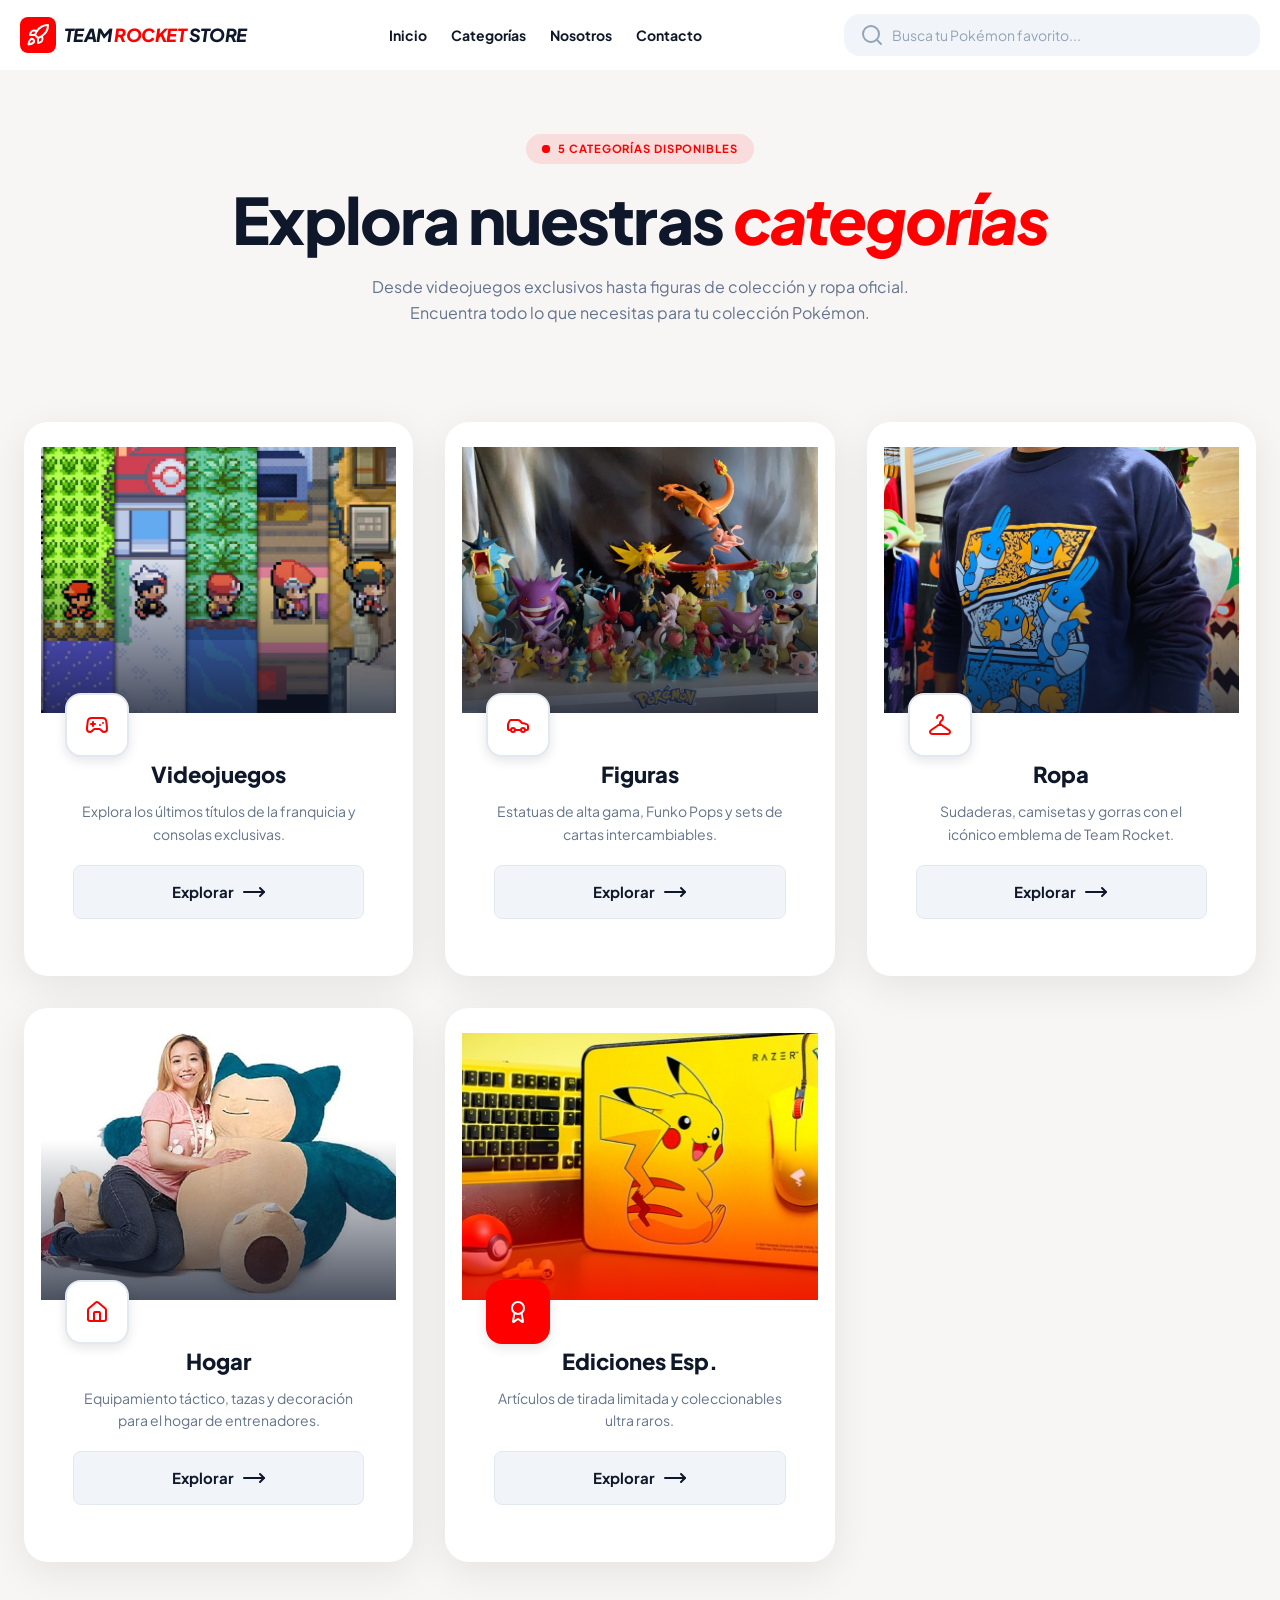
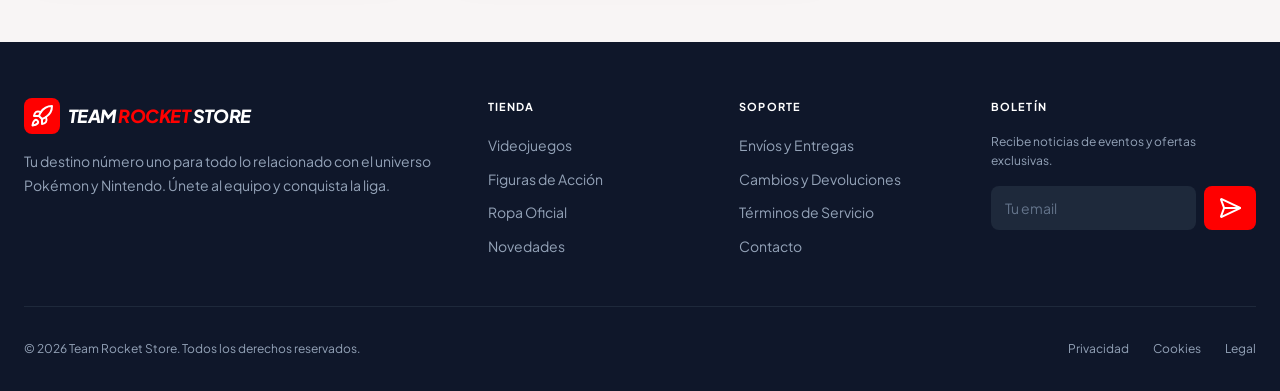
==== categorias.html @ 811cc287 "remove unused ids" ====
<!doctype html>
<html lang="es-PE">

<head>
    <meta charset="UTF-8">
    <meta name="viewport" content="width=device-width, initial-scale=1.0">
    <meta name="description"
        content="Team Rocket Store - Explora todas las categorías de productos Pokémon y Nintendo. Figuras, videojuegos, ropa y ediciones especiales.">
    <title>Categorías - Team Rocket Store</title>
    <link rel="preconnect" href="https://fonts.googleapis.com">
    <link rel="preconnect" href="https://fonts.gstatic.com" crossorigin>
    <link href="https://fonts.googleapis.com/css2?family=Plus+Jakarta+Sans:wght@400;500;600;700;800&display=swap"
        rel="stylesheet">
    <link rel="stylesheet" href="styles/main.css">
    <meta name="view-transition" content="same-origin">
</head>

<body>
    <header class="site-header">
        <div class="site-header__inner">
            <a href="/index.html" class="logo" aria-label="Team Rocket Store - Inicio">
                <div class="logo__icon" aria-hidden="true">
                    <img src="/images/rocket.svg" alt="Rocket">
                </div>
                <span class="logo__text">Team <span>Rocket</span> Store</span>
            </a>

            <nav class="site-nav" aria-label="Navegación principal">
                <ul class="site-nav__list">
                    <li><a href="/index.html" class="site-nav__link">Inicio</a></li>
                    <li><a href="/categorias.html" class="site-nav__link">Categorías</a></li>
                    <li><a href="/nosotros.html" class="site-nav__link">Nosotros</a></li>
                    <li><a href="/contacto.html" class="site-nav__link">Contacto</a></li>
                </ul>
            </nav>

            <div class="search" role="search">
                <div class="search__wrapper">
                    <img src="/images/search.svg" class="search__icon" alt="Search">
                    <label for="search-desktop" class="visually-hidden">Buscar productos</label>
                    <input id="search-desktop" class="search__input" type="search"
                        placeholder="Busca tu Pokémon favorito..." aria-label="Buscar productos de Pokémon y Nintendo">
                </div>
            </div>
        </div>

        <nav class="site-header__mobile-nav" aria-label="Navegación móvil">
            <ul class="mobile-nav">
                <li><a href="/index.html" class="mobile-nav__link">Inicio</a></li>
                <li><a href="/categorias.html" class="mobile-nav__link">Categorías</a></li>
                <li><a href="/nosotros.html" class="mobile-nav__link">Nosotros</a></li>
                <li><a href="/contacto.html" class="mobile-nav__link">Contacto</a></li>
            </ul>
        </nav>
    </header>

    <main>
        <section class="categories-hero" aria-labelledby="categories-title">
            <div class="categories-hero__inner">
                <div class="categories-hero__badge" role="note">
                    <span class="categories-hero__badge-dot" aria-hidden="true"></span>
                    5 Categorías Disponibles
                </div>
                <h1 id="categories-title" class="categories-hero__title">
                    Explora nuestras <span>categorías</span>
                </h1>
                <p class="categories-hero__description">
                    Desde videojuegos exclusivos hasta figuras de colección y ropa oficial.
                    Encuentra todo lo que necesitas para tu colección Pokémon.
                </p>
            </div>
        </section>

        <section class="categories-section" aria-labelledby="categories-grid-title">
            <div class="categories-section__inner">
                <h2 id="categories-grid-title" class="visually-hidden">Lista de categorías</h2>

                <div class="category-cards">
                    <article class="category-card category-card--image" id="videojuegos">
                        <div class="category-card__image-wrapper">
                            <img src="/images/pokemon-games.jpeg" alt="Videojuegos de Pokémon"
                                class="category-card__image">
                            <div class="category-card__overlay"></div>
                        </div>
                        <div class="category-card__content">
                            <div class="category-card__icon-wrapper">
                                <svg xmlns="http://www.w3.org/2000/svg" width="24" height="24" viewBox="0 0 24 24"
                                    fill="none" stroke="currentColor" stroke-width="2" stroke-linecap="round"
                                    stroke-linejoin="round">
                                    <line x1="6" x2="10" y1="11" y2="11" />
                                    <line x1="8" x2="8" y1="9" y2="13" />
                                    <line x1="15" x2="15.01" y1="12" y2="12" />
                                    <line x1="18" x2="18.01" y1="10" y2="10" />
                                    <path
                                        d="M17.32 5H6.68a4 4 0 0 0-3.978 3.59c-.006.052-.01.101-.017.152C2.604 9.416 2 14.456 2 16a3 3 0 0 0 3 3c1 0 1.5-.5 2-1l1.414-1.414A2 2 0 0 1 9.828 16h4.344a2 2 0 0 1 1.414.586L17 18c.5.5 1 1 2 1a3 3 0 0 0 3-3c0-1.545-.604-6.584-.685-7.258-.007-.05-.011-.1-.017-.151A4 4 0 0 0 17.32 5z" />
                                </svg>
                            </div>
                            <h3 class="category-card__title">Videojuegos</h3>
                            <p class="category-card__description">Explora los últimos títulos de la franquicia y
                                consolas exclusivas.</p>
                            <a href="#" class="category-card__btn" aria-label="Explorar Videojuegos">
                                Explorar
                                <svg xmlns="http://www.w3.org/2000/svg" width="24" height="24" viewBox="0 0 24 24"
                                    fill="none" stroke="currentColor" stroke-width="2" stroke-linecap="round"
                                    stroke-linejoin="round">
                                    <path d="M18 8L22 12L18 16" />
                                    <path d="M2 12H22" />
                                </svg>
                            </a>
                        </div>
                    </article>

                    <article class="category-card category-card--image" id="figuras">
                        <div class="category-card__image-wrapper">
                            <img src="/images/pokemon-figuras.jpg" alt="Figuras de acción de colección"
                                class="category-card__image">
                            <div class="category-card__overlay"></div>
                        </div>
                        <div class="category-card__content">
                            <div class="category-card__icon-wrapper">
                                <svg xmlns="http://www.w3.org/2000/svg" width="24" height="24" viewBox="0 0 24 24"
                                    fill="none" stroke="currentColor" stroke-width="2" stroke-linecap="round"
                                    stroke-linejoin="round">
                                    <path
                                        d="M19 17h2c.6 0 1-.4 1-1v-3c0-.9-.7-1.7-1.5-1.9C18.7 10.6 16 10 16 10s-1.3-1.4-2.2-2.3c-.5-.4-1.1-.7-1.8-.7H5c-.6 0-1.1.4-1.4.9l-1.4 2.9A3.7 3.7 0 0 0 2 12v4c0 .6.4 1 1 1h2" />
                                    <circle cx="7" cy="17" r="2" />
                                    <path d="M9 17h6" />
                                    <circle cx="17" cy="17" r="2" />
                                </svg>
                            </div>
                            <h3 class="category-card__title">Figuras</h3>
                            <p class="category-card__description">Estatuas de alta gama, Funko Pops y sets de cartas
                                intercambiables.</p>
                            <a href="#" class="category-card__btn" aria-label="Explorar Figuras">
                                Explorar
                                <svg xmlns="http://www.w3.org/2000/svg" width="24" height="24" viewBox="0 0 24 24"
                                    fill="none" stroke="currentColor" stroke-width="2" stroke-linecap="round"
                                    stroke-linejoin="round">
                                    <path d="M18 8L22 12L18 16" />
                                    <path d="M2 12H22" />
                                </svg>
                            </a>
                        </div>
                    </article>

                    <article class="category-card category-card--image" id="ropa">
                        <div class="category-card__image-wrapper">
                            <img src="/images/ropa-pokemon.jpg" alt="Ropa urbana de estilo anime"
                                class="category-card__image">
                            <div class="category-card__overlay"></div>
                        </div>
                        <div class="category-card__content">
                            <div class="category-card__icon-wrapper">
                                <svg xmlns="http://www.w3.org/2000/svg" width="24" height="24" viewBox="0 0 24 24"
                                    fill="none" stroke="currentColor" stroke-width="2" stroke-linecap="round"
                                    stroke-linejoin="round">
                                    <path d="M9 5a3 3 0 1 1 5.1 2.1l-1.5 1.5A2 2 0 0 0 12 10v1" />
                                    <path d="M4 21a2 2 0 0 1-1.1-3.7L12 11l9.2 6.4A2 2 0 0 1 20 21Z" />
                                </svg>
                            </div>
                            <h3 class="category-card__title">Ropa</h3>
                            <p class="category-card__description">Sudaderas, camisetas y gorras con el icónico emblema
                                de Team Rocket.</p>
                            <a href="#" class="category-card__btn" aria-label="Explorar Ropa">
                                Explorar
                                <svg xmlns="http://www.w3.org/2000/svg" width="24" height="24" viewBox="0 0 24 24"
                                    fill="none" stroke="currentColor" stroke-width="2" stroke-linecap="round"
                                    stroke-linejoin="round">
                                    <path d="M18 8L22 12L18 16" />
                                    <path d="M2 12H22" />
                                </svg>
                            </a>
                        </div>
                    </article>

                    <article class="category-card category-card--image" id="hogar">
                        <div class="category-card__image-wrapper">
                            <img src="/images/sofa-snorlax.jpg" alt="Mochilas tácticas y decoración del hogar"
                                class="category-card__image">
                            <div class="category-card__overlay"></div>
                        </div>
                        <div class="category-card__content">
                            <div class="category-card__icon-wrapper">
                                <svg xmlns="http://www.w3.org/2000/svg" width="24" height="24" viewBox="0 0 24 24"
                                    fill="none" stroke="currentColor" stroke-width="2" stroke-linecap="round"
                                    stroke-linejoin="round">
                                    <path d="M15 21v-8a1 1 0 0 0-1-1h-4a1 1 0 0 0-1 1v8" />
                                    <path
                                        d="M3 10a2 2 0 0 1 .709-1.528l7-6a2 2 0 0 1 2.582 0l7 6A2 2 0 0 1 21 10v9a2 2 0 0 1-2 2H5a2 2 0 0 1-2-2z" />
                                </svg>
                            </div>
                            <h3 class="category-card__title">Hogar</h3>
                            <p class="category-card__description">Equipamiento táctico, tazas y decoración para el hogar
                                de entrenadores.</p>
                            <a href="#" class="category-card__btn" aria-label="Explorar Hogar">
                                Explorar
                                <svg xmlns="http://www.w3.org/2000/svg" width="24" height="24" viewBox="0 0 24 24"
                                    fill="none" stroke="currentColor" stroke-width="2" stroke-linecap="round"
                                    stroke-linejoin="round">
                                    <path d="M18 8L22 12L18 16" />
                                    <path d="M2 12H22" />
                                </svg>
                            </a>
                        </div>
                    </article>

                    <article class="category-card category-card--image" id="ediciones-especiales">
                        <div class="category-card__image-wrapper">
                            <img src="/images/razer_pokemon_edicion_especial.jpg" alt="Ediciones limitadas exclusivas"
                                class="category-card__image">
                            <div class="category-card__overlay category-card__overlay--primary"></div>
                            <span class="category-card__badge">Rareza Máxima</span>
                        </div>
                        <div class="category-card__content">
                            <div class="category-card__icon-wrapper category-card__icon-wrapper--primary">
                                <svg xmlns="http://www.w3.org/2000/svg" width="24" height="24" viewBox="0 0 24 24"
                                    fill="none" stroke="currentColor" stroke-width="2" stroke-linecap="round"
                                    stroke-linejoin="round">
                                    <path
                                        d="m15.477 12.89 1.515 8.526a.5.5 0 0 1-.81.47l-3.58-2.687a1 1 0 0 0-1.197 0l-3.586 2.686a.5.5 0 0 1-.81-.469l1.514-8.526" />
                                    <circle cx="12" cy="8" r="6" />
                                </svg>
                            </div>
                            <h3 class="category-card__title">Ediciones Esp.</h3>
                            <p class="category-card__description">Artículos de tirada limitada y coleccionables ultra
                                raros.</p>
                            <a href="#" class="category-card__btn" aria-label="Explorar Hogar">
                                Explorar
                                <svg xmlns="http://www.w3.org/2000/svg" width="24" height="24" viewBox="0 0 24 24"
                                    fill="none" stroke="currentColor" stroke-width="2" stroke-linecap="round"
                                    stroke-linejoin="round">
                                    <path d="M18 8L22 12L18 16" />
                                    <path d="M2 12H22" />
                                </svg>
                            </a>
                        </div>
                    </article>
                </div>
            </div>
        </section>
    </main>

    <footer class="site-footer">
        <div class="site-footer__grid">
            <div class="site-footer__brand">
                <a href="/index.html" class="logo" aria-label="Team Rocket Store">
                    <div class="logo__icon" aria-hidden="true">
                        <img src="/images/rocket.svg" alt="Rocket">
                    </div>
                    <span class="logo__text">Team <span>Rocket</span> Store</span>
                </a>
                <p class="site-footer__brand-description">
                    Tu destino número uno para todo lo relacionado con el universo
                    Pokémon y Nintendo. Únete al equipo y conquista la liga.
                </p>
            </div>

            <nav aria-label="Links de la tienda">
                <h3 class="site-footer__heading">Tienda</h3>
                <ul class="site-footer__links">
                    <li><a href="/categorias.html#videojuegos" class="site-footer__link">Videojuegos</a></li>
                    <li><a href="/categorias.html#figuras" class="site-footer__link">Figuras de Acción</a></li>
                    <li><a href="/categorias.html#ropa" class="site-footer__link">Ropa Oficial</a></li>
                    <li><a href="/categorias.html#ediciones-especiales" class="site-footer__link">Novedades</a></li>
                </ul>
            </nav>

            <nav aria-label="Links de soporte">
                <h3 class="site-footer__heading">Soporte</h3>
                <ul class="site-footer__links">
                    <li><a href="#" class="site-footer__link">Envíos y Entregas</a></li>
                    <li>
                        <a href="#" class="site-footer__link">Cambios y Devoluciones</a>
                    </li>
                    <li>
                        <a href="#" class="site-footer__link">Términos de Servicio</a>
                    </li>
                    <li><a href="/contacto.html" class="site-footer__link">Contacto</a></li>
                </ul>
            </nav>

            <div>
                <h3 class="site-footer__heading">Boletín</h3>
                <p class="site-footer__newsletter-text">
                    Recibe noticias de eventos y ofertas exclusivas.
                </p>
                <form class="site-footer__newsletter-form" aria-label="Formulario de suscripción al boletín">
                    <label for="newsletter-email" class="visually-hidden">Tu correo electrónico</label>
                    <input id="newsletter-email" class="site-footer__newsletter-input" type="email"
                        placeholder="Tu email" required>
                    <button class="site-footer__newsletter-btn" type="submit" aria-label="Suscribirse al boletín">
                        <svg xmlns="http://www.w3.org/2000/svg" width="24" height="24" viewBox="0 0 24 24" fill="none"
                            stroke="currentColor" stroke-width="2" stroke-linecap="round" stroke-linejoin="round">
                            <path
                                d="M3.714 3.048a.498.498 0 0 0-.683.627l2.843 7.627a2 2 0 0 1 0 1.396l-2.842 7.627a.498.498 0 0 0 .682.627l18-8.5a.5.5 0 0 0 0-.904z" />
                            <path d="M6 12h16" />
                        </svg>
                    </button>
                </form>
            </div>
        </div>

        <div class="site-footer__bottom">
            <p>© 2026 Team Rocket Store. Todos los derechos reservados.</p>
            <nav class="site-footer__legal" aria-label="Links legales">
                <a href="#">Privacidad</a>
                <a href="#">Cookies</a>
                <a href="#">Legal</a>
            </nav>
        </div>
    </footer>
</body>

</html>
---- styles/main.css ----
/* BASE */
@import "./base/reset.css";
@import "./base/base.css";
@import "./base/animations.css";
@import "./base/helpers.css";
@import "./base/transitions.css";

/* LAYOUT */
@import "./layout/header.css";
@import "./layout/nav.css";
@import "./layout/search.css";
@import "./layout/footer.css";
@import "./layout/bottom-nav.css";

/* COMPONENTS */
@import "./components/hero.css";
@import "./components/buttons.css";
@import "./components/benefits.css";
@import "./components/section.css";
@import "./components/product-card.css";
@import "./components/category-card.css";
@import "./components/cta.css";
@import "./components/fab.css";
@import "./components/badge.css";

/* PAGES */
@import "./pages/categorias.css";
@import "./pages/nosotros.css";
@import "./pages/contacto.css";
@import "./pages/producto.css";

/* UTILITIES */
@import "./utilities/responsive.css";
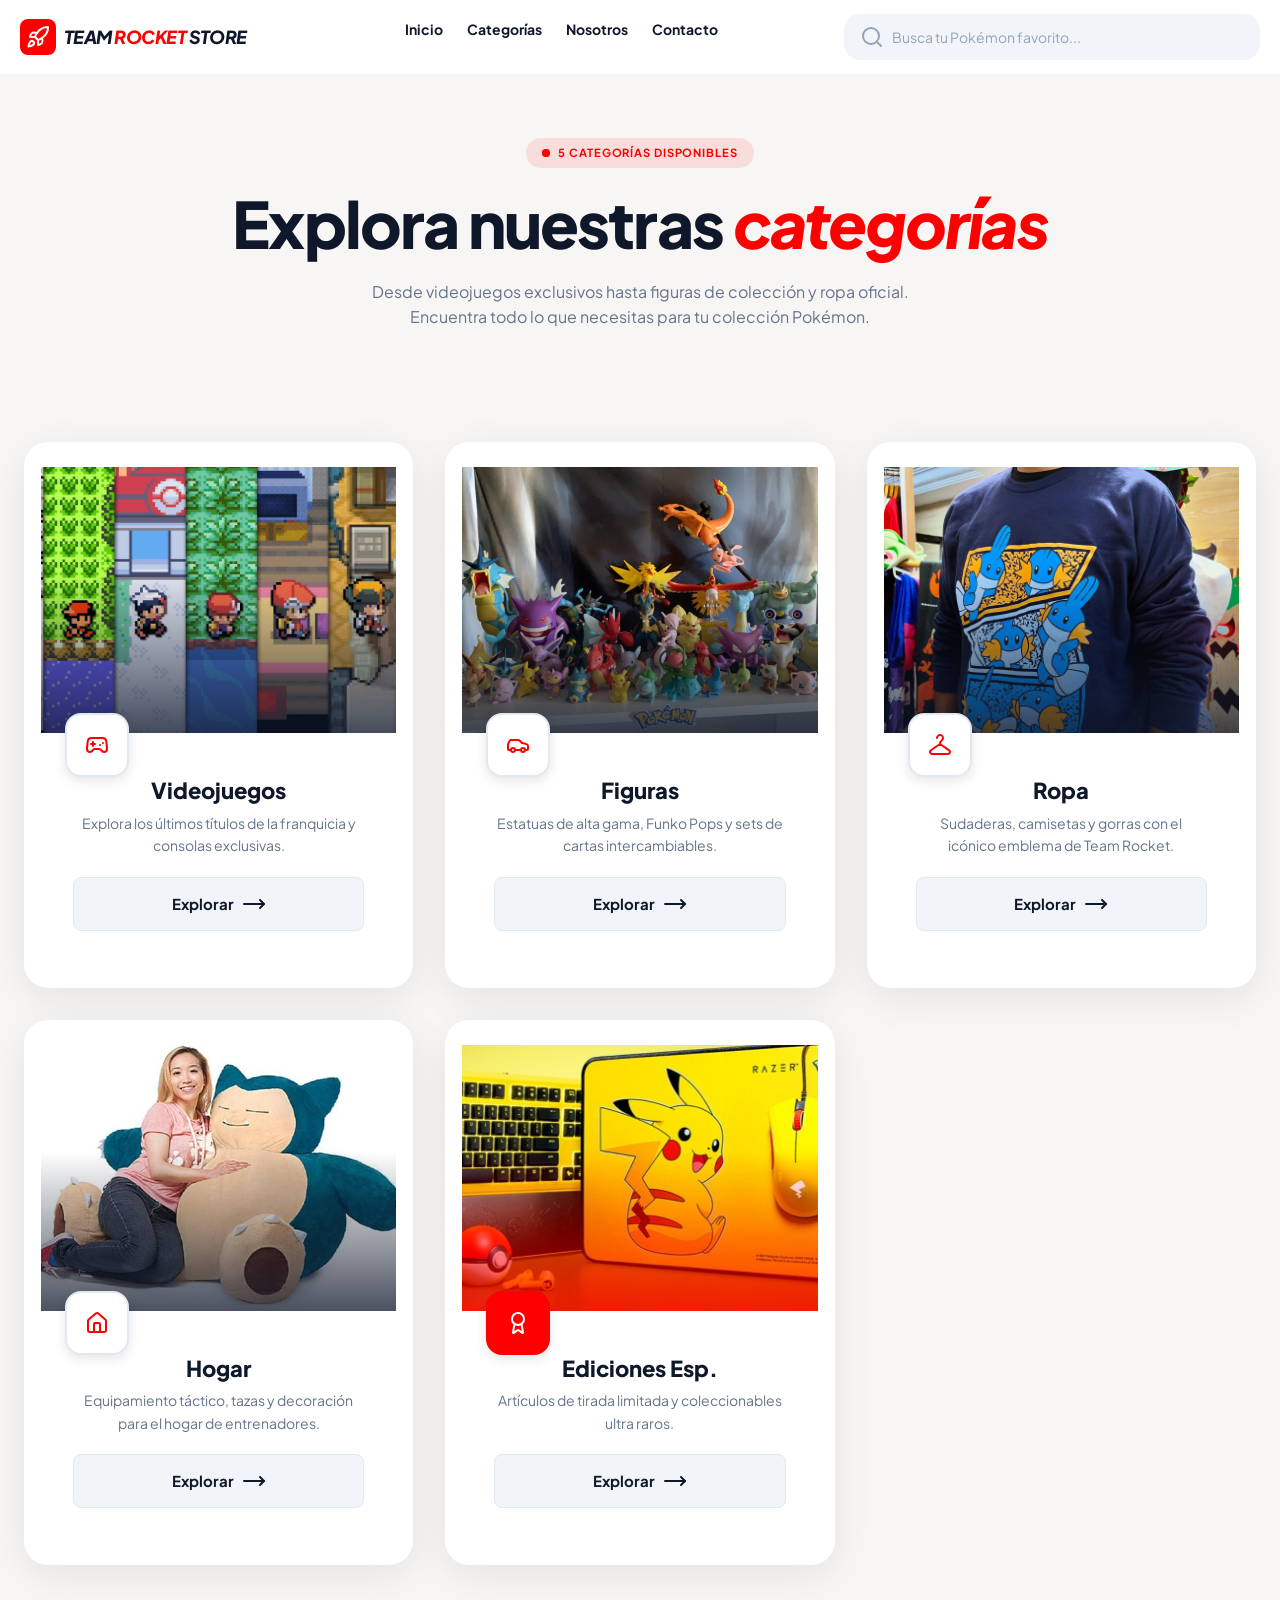
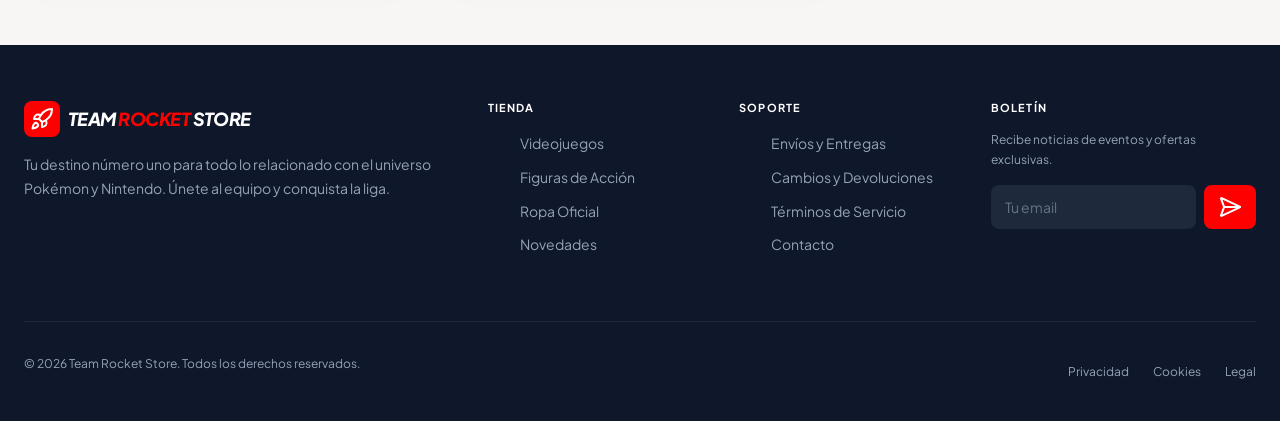
==== commit 52b417f7: "adding bootstrap cdn imports" ====
--- a/categorias.html
+++ b/categorias.html
@@ -11,6 +11,8 @@
     <link rel="preconnect" href="https://fonts.gstatic.com" crossorigin>
     <link href="https://fonts.googleapis.com/css2?family=Plus+Jakarta+Sans:wght@400;500;600;700;800&display=swap"
         rel="stylesheet">
+    <link href="https://cdn.jsdelivr.net/npm/bootstrap@5.3.8/dist/css/bootstrap.min.css" rel="stylesheet"
+        integrity="sha384-sRIl4kxILFvY47J16cr9ZwB07vP4J8+LH7qKQnuqkuIAvNWLzeN8tE5YBujZqJLB" crossorigin="anonymous">
     <link rel="stylesheet" href="styles/main.css">
     <meta name="view-transition" content="same-origin">
 </head>
@@ -309,6 +311,9 @@
             </nav>
         </div>
     </footer>
+    <script src="https://cdn.jsdelivr.net/npm/bootstrap@5.3.8/dist/js/bootstrap.bundle.min.js"
+        integrity="sha384-FKyoEForCGlyvwx9Hj09JcYn3nv7wiPVlz7YYwJrWVcXK/BmnVDxM+D2scQbITxI"
+        crossorigin="anonymous"></script>
 </body>
 
 </html>
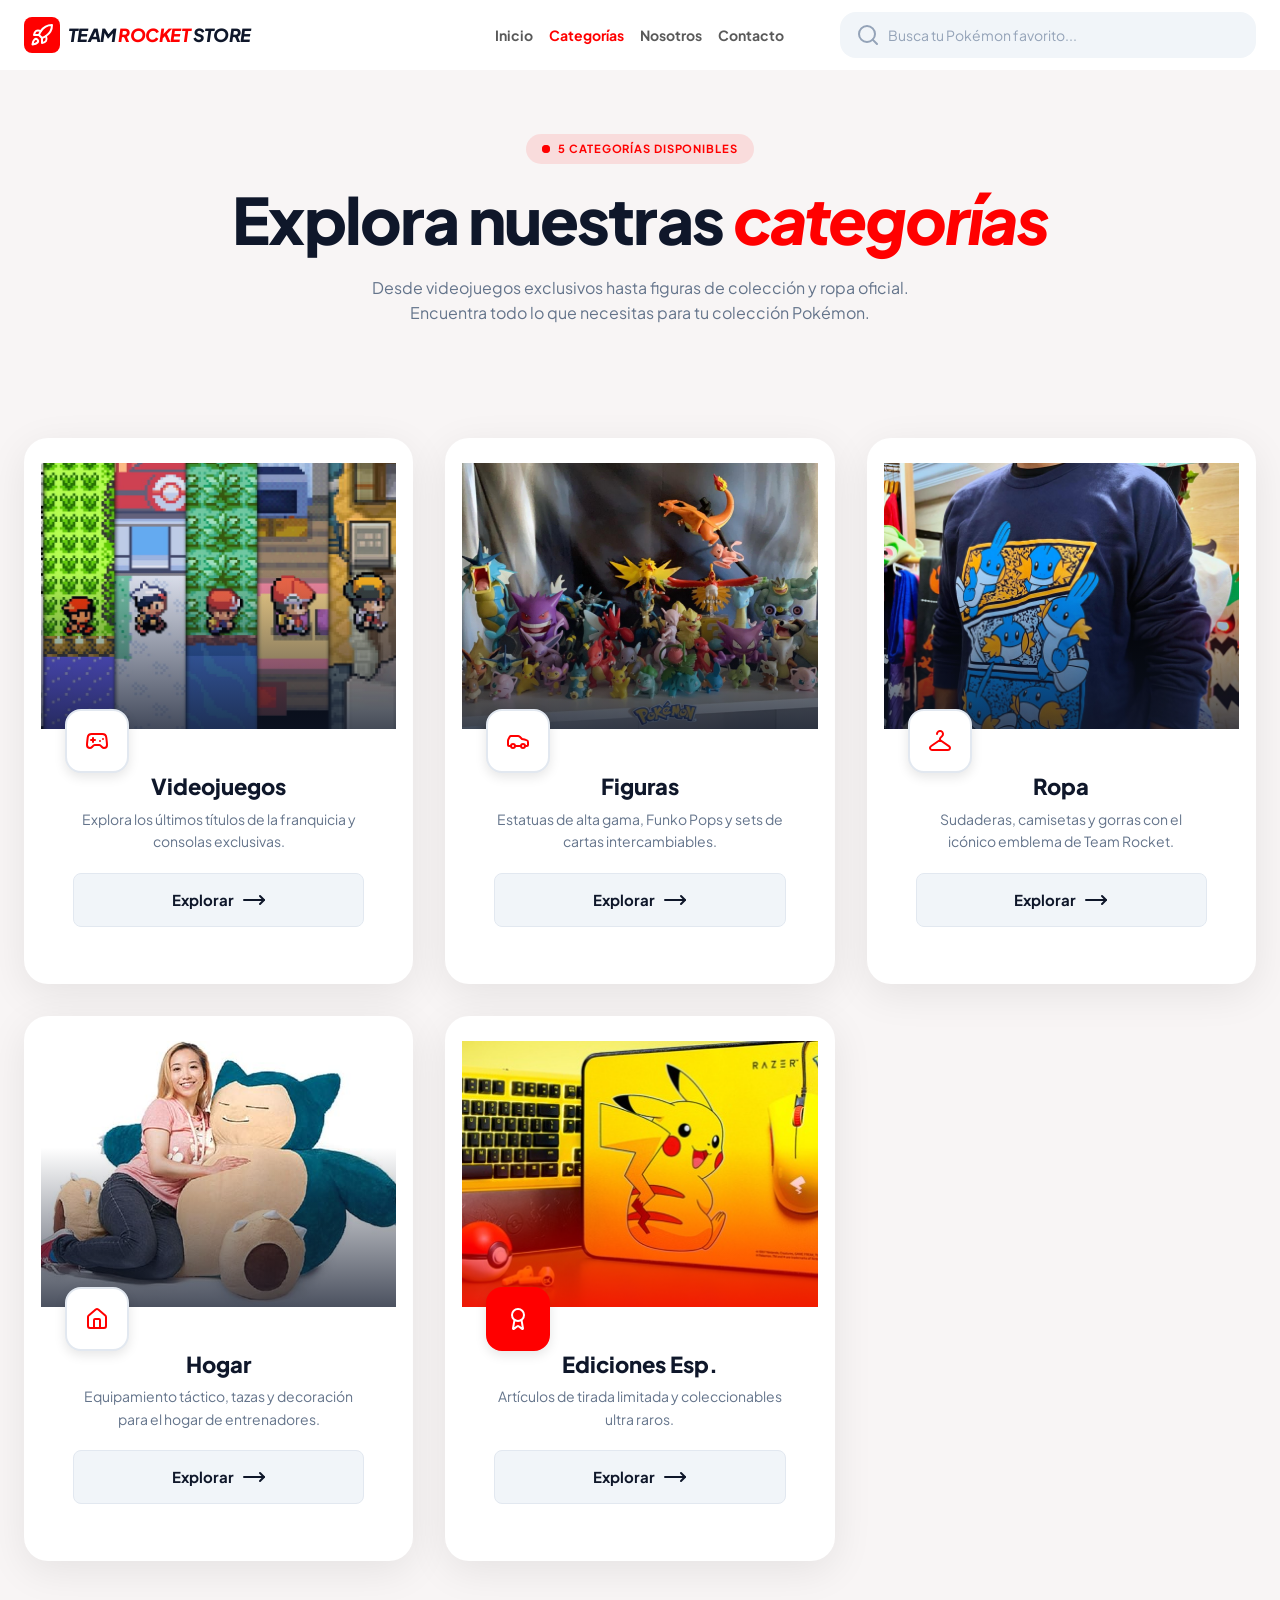
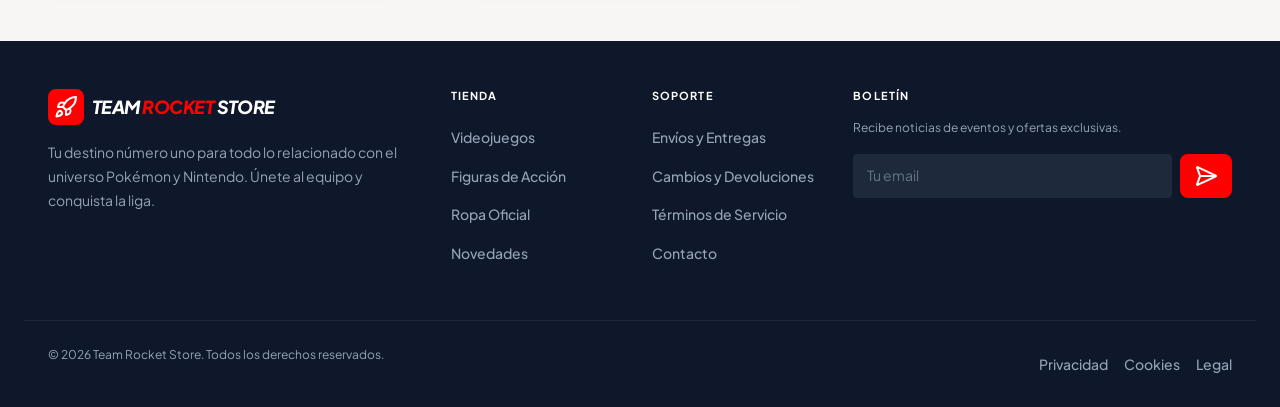
==== commit dc64b436: "update header and footer with bootstrap" ====
--- a/categorias.html
+++ b/categorias.html
@@ -18,41 +18,45 @@
 </head>
 
 <body>
-    <header class="site-header">
-        <div class="site-header__inner">
-            <a href="/index.html" class="logo" aria-label="Team Rocket Store - Inicio">
-                <div class="logo__icon" aria-hidden="true">
-                    <img src="/images/rocket.svg" alt="Rocket">
-                </div>
-                <span class="logo__text">Team <span>Rocket</span> Store</span>
-            </a>
-
-            <nav class="site-nav" aria-label="Navegación principal">
-                <ul class="site-nav__list">
-                    <li><a href="/index.html" class="site-nav__link">Inicio</a></li>
-                    <li><a href="/categorias.html" class="site-nav__link">Categorías</a></li>
-                    <li><a href="/nosotros.html" class="site-nav__link">Nosotros</a></li>
-                    <li><a href="/contacto.html" class="site-nav__link">Contacto</a></li>
-                </ul>
-            </nav>
-
-            <div class="search" role="search">
-                <div class="search__wrapper">
-                    <img src="/images/search.svg" class="search__icon" alt="Search">
-                    <label for="search-desktop" class="visually-hidden">Buscar productos</label>
-                    <input id="search-desktop" class="search__input" type="search"
-                        placeholder="Busca tu Pokémon favorito..." aria-label="Buscar productos de Pokémon y Nintendo">
-                </div>
-            </div>
-        </div>
-
-        <nav class="site-header__mobile-nav" aria-label="Navegación móvil">
-            <ul class="mobile-nav">
-                <li><a href="/index.html" class="mobile-nav__link">Inicio</a></li>
-                <li><a href="/categorias.html" class="mobile-nav__link">Categorías</a></li>
-                <li><a href="/nosotros.html" class="mobile-nav__link">Nosotros</a></li>
-                <li><a href="/contacto.html" class="mobile-nav__link">Contacto</a></li>
-            </ul>
+    <header class="site-header sticky-top py-1">
+        <nav class="navbar navbar-expand-lg">
+            <div class="container">
+                <a href="/index.html" class="navbar-brand logo" aria-label="Team Rocket Store - Inicio">
+                    <div class="logo__icon" aria-hidden="true">
+                        <img src="/images/rocket.svg" alt="Rocket">
+                    </div>
+                    <span class="logo__text">Team <span>Rocket</span> Store</span>
+                </a>
+                <button class="navbar-toggler" type="button" data-bs-toggle="collapse" data-bs-target="#navbarContent"
+                    aria-controls="navbarContent" aria-expanded="false" aria-label="Toggle navigation">
+                    <span class="navbar-toggler-icon"></span>
+                </button>
+                <div class="collapse navbar-collapse" id="navbarContent">
+                    <ul class="navbar-nav ms-lg-auto me-lg-5 text-center text-lg-start">
+                        <li class="nav-item">
+                            <a class="nav-link" href="/index.html">Inicio</a>
+                        </li>
+                        <li class="nav-item">
+                            <a class="nav-link active" aria-current="page" href="/categorias.html">Categorías</a>
+                        </li>
+                        <li class="nav-item">
+                            <a class="nav-link" href="/nosotros.html">Nosotros</a>
+                        </li>
+                        <li class="nav-item">
+                            <a class="nav-link" href="/contacto.html">Contacto</a>
+                        </li>
+                    </ul>
+                    <form class="search" role="search">
+                        <div class="search__wrapper">
+                            <img src="/images/search.svg" class="search__icon" alt="Search">
+                            <label for="search-desktop" class="visually-hidden">Buscar productos</label>
+                            <input id="search-desktop" class="search__input" type="search"
+                                placeholder="Busca tu Pokémon favorito..."
+                                aria-label="Buscar productos de Pokémon y Nintendo">
+                        </div>
+                    </form>
+                </div>
+            </div>
         </nav>
     </header>
 
@@ -242,73 +246,109 @@
         </section>
     </main>
 
-    <footer class="site-footer">
-        <div class="site-footer__grid">
-            <div class="site-footer__brand">
-                <a href="/index.html" class="logo" aria-label="Team Rocket Store">
-                    <div class="logo__icon" aria-hidden="true">
-                        <img src="/images/rocket.svg" alt="Rocket">
-                    </div>
-                    <span class="logo__text">Team <span>Rocket</span> Store</span>
-                </a>
-                <p class="site-footer__brand-description">
-                    Tu destino número uno para todo lo relacionado con el universo
-                    Pokémon y Nintendo. Únete al equipo y conquista la liga.
-                </p>
-            </div>
-
-            <nav aria-label="Links de la tienda">
-                <h3 class="site-footer__heading">Tienda</h3>
-                <ul class="site-footer__links">
-                    <li><a href="/categorias.html#videojuegos" class="site-footer__link">Videojuegos</a></li>
-                    <li><a href="/categorias.html#figuras" class="site-footer__link">Figuras de Acción</a></li>
-                    <li><a href="/categorias.html#ropa" class="site-footer__link">Ropa Oficial</a></li>
-                    <li><a href="/categorias.html#ediciones-especiales" class="site-footer__link">Novedades</a></li>
-                </ul>
-            </nav>
-
-            <nav aria-label="Links de soporte">
-                <h3 class="site-footer__heading">Soporte</h3>
-                <ul class="site-footer__links">
-                    <li><a href="#" class="site-footer__link">Envíos y Entregas</a></li>
-                    <li>
-                        <a href="#" class="site-footer__link">Cambios y Devoluciones</a>
-                    </li>
-                    <li>
-                        <a href="#" class="site-footer__link">Términos de Servicio</a>
-                    </li>
-                    <li><a href="/contacto.html" class="site-footer__link">Contacto</a></li>
-                </ul>
-            </nav>
-
-            <div>
-                <h3 class="site-footer__heading">Boletín</h3>
-                <p class="site-footer__newsletter-text">
-                    Recibe noticias de eventos y ofertas exclusivas.
-                </p>
-                <form class="site-footer__newsletter-form" aria-label="Formulario de suscripción al boletín">
-                    <label for="newsletter-email" class="visually-hidden">Tu correo electrónico</label>
-                    <input id="newsletter-email" class="site-footer__newsletter-input" type="email"
-                        placeholder="Tu email" required>
-                    <button class="site-footer__newsletter-btn" type="submit" aria-label="Suscribirse al boletín">
-                        <svg xmlns="http://www.w3.org/2000/svg" width="24" height="24" viewBox="0 0 24 24" fill="none"
-                            stroke="currentColor" stroke-width="2" stroke-linecap="round" stroke-linejoin="round">
-                            <path
-                                d="M3.714 3.048a.498.498 0 0 0-.683.627l2.843 7.627a2 2 0 0 1 0 1.396l-2.842 7.627a.498.498 0 0 0 .682.627l18-8.5a.5.5 0 0 0 0-.904z" />
-                            <path d="M6 12h16" />
-                        </svg>
-                    </button>
-                </form>
+    <footer class="site-footer pt-5 px-4 pb-4">
+        <div class="container">
+            <div class="row">
+                <div class="col-12 col-md-6 col-lg-4">
+                    <a href="/index.html" class="logo" aria-label="Team Rocket Store">
+                        <div class="logo__icon" aria-hidden="true">
+                            <img src="/images/rocket.svg" alt="Rocket">
+                        </div>
+                        <span class="logo__text text-white">Team <span>Rocket</span> Store</span>
+                    </a>
+                    <p class="site-footer__brand-description mt-3">
+                        Tu destino número uno para todo lo relacionado con el universo
+                        Pokémon y Nintendo. Únete al equipo y conquista la liga.
+                    </p>
+                </div>
+                <div class="col-12 col-md-6 col-lg-2">
+                    <nav aria-label="Links de la tienda">
+                        <h3 class="site-footer__heading text-uppercase text-white mb-3">Tienda</h3>
+                        <ul class="nav flex-column">
+                            <li class="nav-item">
+                                <a href="/categorias.html#videojuegos" class="nav-link">
+                                    Videojuegos
+                                </a>
+                            </li>
+                            <li class="nav-item">
+                                <a href="/categorias.html#figuras" class="nav-link">
+                                    Figuras de Acción
+                                </a>
+                            </li>
+                            <li class="nav-item">
+                                <a href="/categorias.html#ropa" class="nav-link">
+                                    Ropa Oficial
+                                </a>
+                            </li>
+                            <li class="nav-item">
+                                <a href="/categorias.html#ediciones-especiales" class="nav-link">
+                                    Novedades
+                                </a>
+                            </li>
+                        </ul>
+                    </nav>
+                </div>
+                <div class="col-12 col-md-6 col-lg-2">
+                    <nav aria-label="Links de soporte">
+                        <h3 class="site-footer__heading text-uppercase text-white mb-3">Soporte</h3>
+                        <ul class="nav flex-column">
+                            <li class="nav-item">
+                                <a href="#" class="nav-link">Envíos y Entregas</a>
+                            </li>
+                            <li class="nav-item">
+                                <a href="#" class="nav-link">Cambios y Devoluciones</a>
+                            </li>
+                            <li class="nav-item">
+                                <a href="#" class="nav-link">Términos de Servicio</a>
+                            </li>
+                            <li class="nav-item">
+                                <a href="/contacto.html" class="nav-link">Contacto</a>
+                            </li>
+                        </ul>
+                    </nav>
+                </div>
+                <div class="col-12 col-md-6 col-lg-4">
+                    <h3 class="site-footer__heading text-uppercase text-white mb-3">Boletín</h3>
+                    <p class="site-footer__newsletter-text mb-3">
+                        Recibe noticias de eventos y ofertas exclusivas.
+                    </p>
+                    <form class="d-flex gap-2" aria-label="Formulario de suscripción al boletín">
+                        <label for="newsletter-email" class="visually-hidden">Tu correo electrónico</label>
+                        <input id="newsletter-email" class="site-footer__newsletter-input border-0 rounded-1"
+                            type="email" placeholder="Tu email" required>
+                        <button class="site-footer__newsletter-btn" type="submit" aria-label="Suscribirse al boletín">
+                            <svg xmlns="http://www.w3.org/2000/svg" width="24" height="24" viewBox="0 0 24 24"
+                                fill="none" stroke="currentColor" stroke-width="2" stroke-linecap="round"
+                                stroke-linejoin="round">
+                                <path
+                                    d="M3.714 3.048a.498.498 0 0 0-.683.627l2.843 7.627a2 2 0 0 1 0 1.396l-2.842 7.627a.498.498 0 0 0 .682.627l18-8.5a.5.5 0 0 0 0-.904z" />
+                                <path d="M6 12h16" />
+                            </svg>
+                        </button>
+                    </form>
+                </div>
             </div>
         </div>
 
-        <div class="site-footer__bottom">
-            <p>© 2026 Team Rocket Store. Todos los derechos reservados.</p>
-            <nav class="site-footer__legal" aria-label="Links legales">
-                <a href="#">Privacidad</a>
-                <a href="#">Cookies</a>
-                <a href="#">Legal</a>
-            </nav>
+        <div class="container site-footer__bottom mt-5 pt-4">
+            <div class="row">
+                <div class="col-12 col-md-6 col-lg-6">
+                    <p>© 2026 Team Rocket Store. Todos los derechos reservados.</p>
+                </div>
+                <div class="col-12 col-md-6 col-lg-6">
+                    <ul class="nav gap-3 justify-content-center justify-content-md-end" aria-label="Links legales">
+                        <li class="nav-item">
+                            <a class="nav-link" href="#">Privacidad</a>
+                        </li>
+                        <li class="nav-item">
+                            <a class="nav-link" href="#">Cookies</a>
+                        </li>
+                        <li class="nav-item">
+                            <a class="nav-link" href="#">Legal</a>
+                        </li>
+                    </ul>
+                </div>
+            </div>
         </div>
     </footer>
     <script src="https://cdn.jsdelivr.net/npm/bootstrap@5.3.8/dist/js/bootstrap.bundle.min.js"
--- a/styles/main.css
+++ b/styles/main.css
@@ -7,7 +7,6 @@
 
 /* LAYOUT */
 @import "./layout/header.css";
-@import "./layout/nav.css";
 @import "./layout/search.css";
 @import "./layout/footer.css";
 @import "./layout/bottom-nav.css";
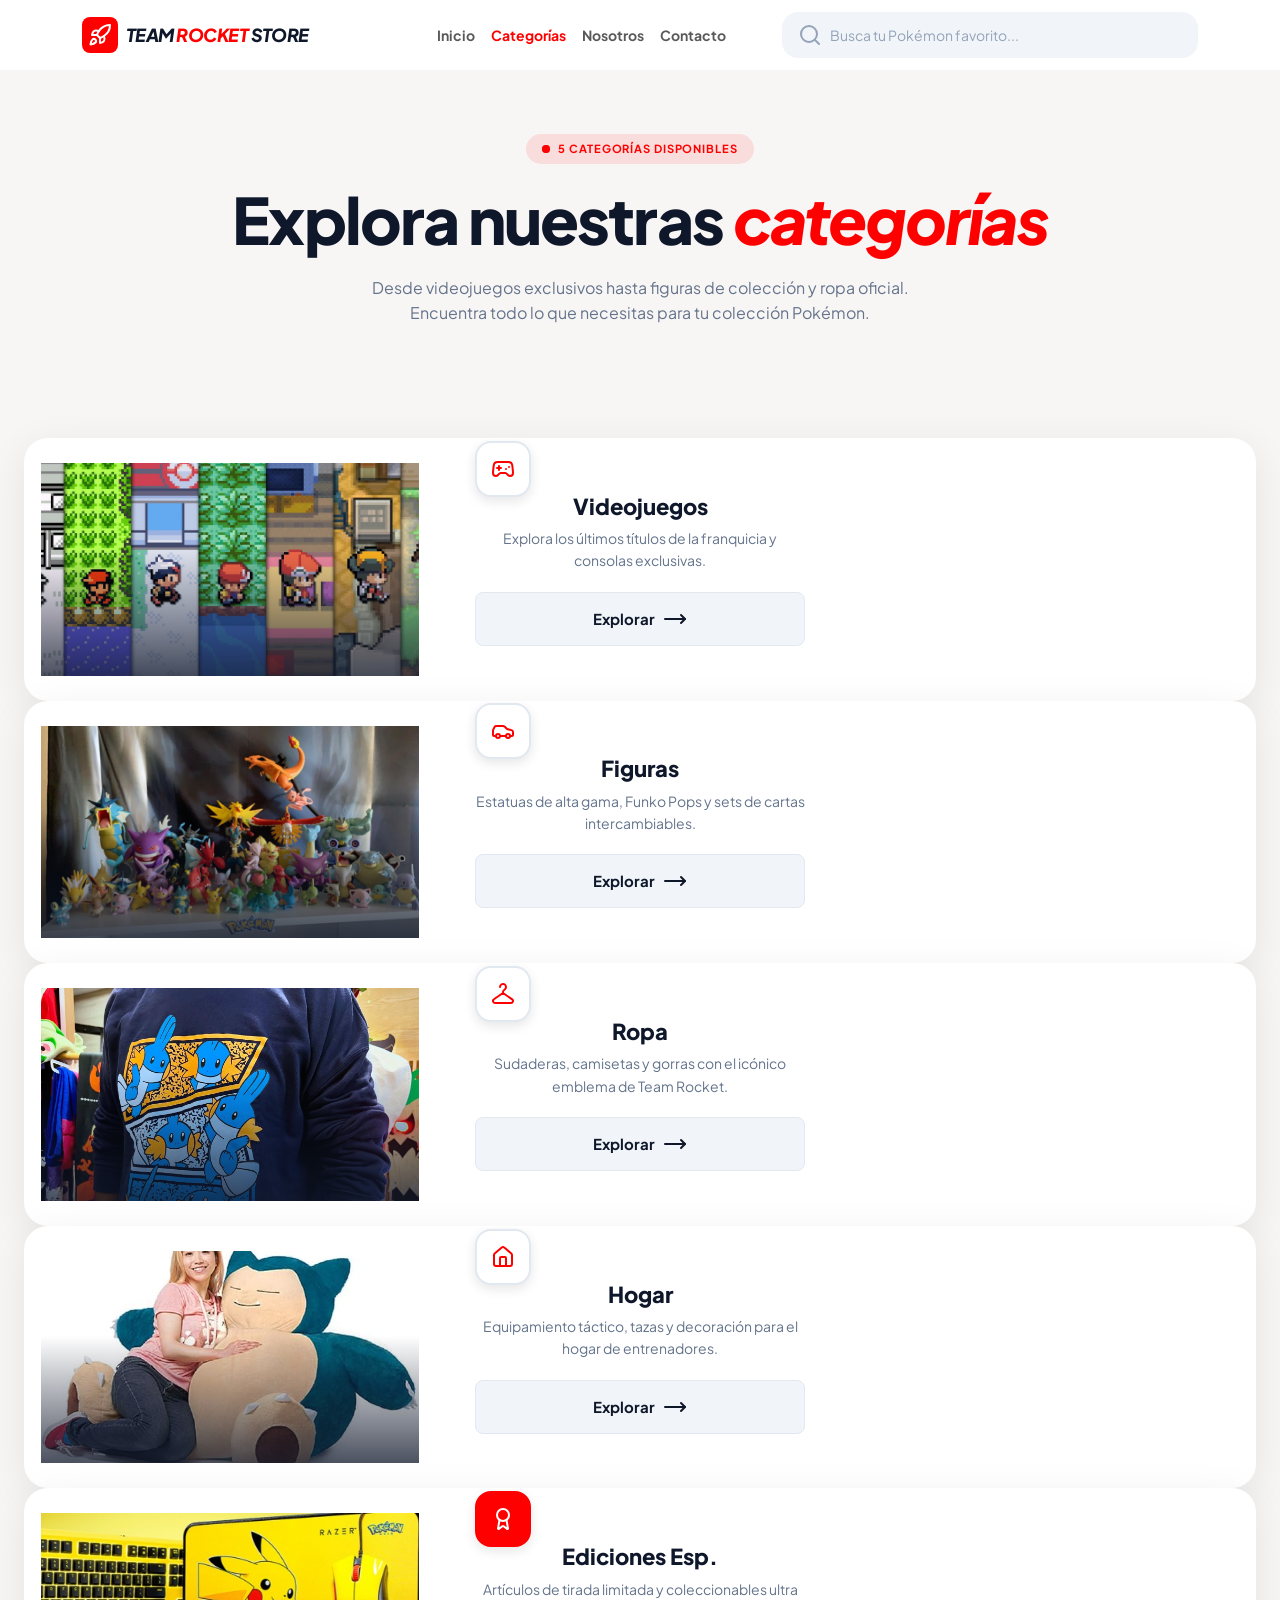
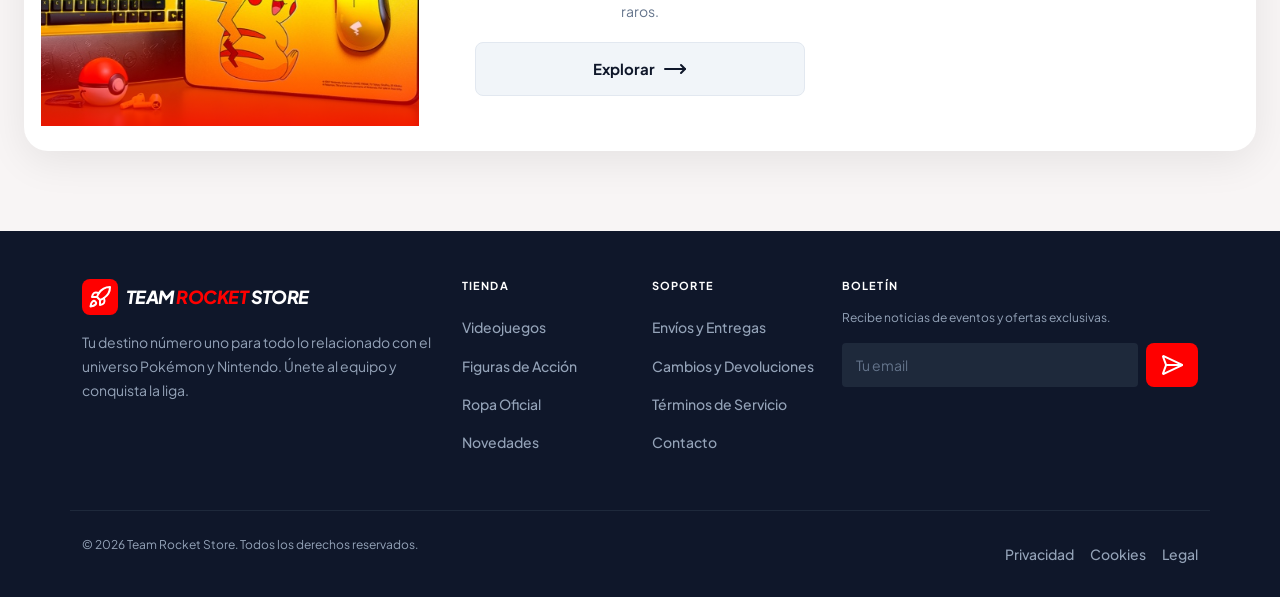
==== commit 184c506b: "update class names" ====
--- a/categorias.html
+++ b/categorias.html
@@ -1,359 +1,362 @@
-<!doctype html>
-<html lang="es-PE">
-
-<head>
-    <meta charset="UTF-8">
-    <meta name="viewport" content="width=device-width, initial-scale=1.0">
-    <meta name="description"
-        content="Team Rocket Store - Explora todas las categorías de productos Pokémon y Nintendo. Figuras, videojuegos, ropa y ediciones especiales.">
-    <title>Categorías - Team Rocket Store</title>
-    <link rel="preconnect" href="https://fonts.googleapis.com">
-    <link rel="preconnect" href="https://fonts.gstatic.com" crossorigin>
-    <link href="https://fonts.googleapis.com/css2?family=Plus+Jakarta+Sans:wght@400;500;600;700;800&display=swap"
-        rel="stylesheet">
-    <link href="https://cdn.jsdelivr.net/npm/bootstrap@5.3.8/dist/css/bootstrap.min.css" rel="stylesheet"
-        integrity="sha384-sRIl4kxILFvY47J16cr9ZwB07vP4J8+LH7qKQnuqkuIAvNWLzeN8tE5YBujZqJLB" crossorigin="anonymous">
-    <link rel="stylesheet" href="styles/main.css">
-    <meta name="view-transition" content="same-origin">
-</head>
-
-<body>
-    <header class="site-header sticky-top py-1">
-        <nav class="navbar navbar-expand-lg">
-            <div class="container">
-                <a href="/index.html" class="navbar-brand logo" aria-label="Team Rocket Store - Inicio">
-                    <div class="logo__icon" aria-hidden="true">
-                        <img src="/images/rocket.svg" alt="Rocket">
-                    </div>
-                    <span class="logo__text">Team <span>Rocket</span> Store</span>
-                </a>
-                <button class="navbar-toggler" type="button" data-bs-toggle="collapse" data-bs-target="#navbarContent"
-                    aria-controls="navbarContent" aria-expanded="false" aria-label="Toggle navigation">
-                    <span class="navbar-toggler-icon"></span>
-                </button>
-                <div class="collapse navbar-collapse" id="navbarContent">
-                    <ul class="navbar-nav ms-lg-auto me-lg-5 text-center text-lg-start">
-                        <li class="nav-item">
-                            <a class="nav-link" href="/index.html">Inicio</a>
-                        </li>
-                        <li class="nav-item">
-                            <a class="nav-link active" aria-current="page" href="/categorias.html">Categorías</a>
-                        </li>
-                        <li class="nav-item">
-                            <a class="nav-link" href="/nosotros.html">Nosotros</a>
-                        </li>
-                        <li class="nav-item">
-                            <a class="nav-link" href="/contacto.html">Contacto</a>
-                        </li>
-                    </ul>
-                    <form class="search" role="search">
-                        <div class="search__wrapper">
-                            <img src="/images/search.svg" class="search__icon" alt="Search">
-                            <label for="search-desktop" class="visually-hidden">Buscar productos</label>
-                            <input id="search-desktop" class="search__input" type="search"
-                                placeholder="Busca tu Pokémon favorito..."
-                                aria-label="Buscar productos de Pokémon y Nintendo">
-                        </div>
-                    </form>
-                </div>
-            </div>
-        </nav>
-    </header>
-
-    <main>
-        <section class="categories-hero" aria-labelledby="categories-title">
-            <div class="categories-hero__inner">
-                <div class="categories-hero__badge" role="note">
-                    <span class="categories-hero__badge-dot" aria-hidden="true"></span>
-                    5 Categorías Disponibles
-                </div>
-                <h1 id="categories-title" class="categories-hero__title">
-                    Explora nuestras <span>categorías</span>
-                </h1>
-                <p class="categories-hero__description">
-                    Desde videojuegos exclusivos hasta figuras de colección y ropa oficial.
-                    Encuentra todo lo que necesitas para tu colección Pokémon.
-                </p>
-            </div>
-        </section>
-
-        <section class="categories-section" aria-labelledby="categories-grid-title">
-            <div class="categories-section__inner">
-                <h2 id="categories-grid-title" class="visually-hidden">Lista de categorías</h2>
-
-                <div class="category-cards">
-                    <article class="category-card category-card--image" id="videojuegos">
-                        <div class="category-card__image-wrapper">
-                            <img src="/images/pokemon-games.jpeg" alt="Videojuegos de Pokémon"
-                                class="category-card__image">
-                            <div class="category-card__overlay"></div>
-                        </div>
-                        <div class="category-card__content">
-                            <div class="category-card__icon-wrapper">
-                                <svg xmlns="http://www.w3.org/2000/svg" width="24" height="24" viewBox="0 0 24 24"
-                                    fill="none" stroke="currentColor" stroke-width="2" stroke-linecap="round"
-                                    stroke-linejoin="round">
-                                    <line x1="6" x2="10" y1="11" y2="11" />
-                                    <line x1="8" x2="8" y1="9" y2="13" />
-                                    <line x1="15" x2="15.01" y1="12" y2="12" />
-                                    <line x1="18" x2="18.01" y1="10" y2="10" />
-                                    <path
-                                        d="M17.32 5H6.68a4 4 0 0 0-3.978 3.59c-.006.052-.01.101-.017.152C2.604 9.416 2 14.456 2 16a3 3 0 0 0 3 3c1 0 1.5-.5 2-1l1.414-1.414A2 2 0 0 1 9.828 16h4.344a2 2 0 0 1 1.414.586L17 18c.5.5 1 1 2 1a3 3 0 0 0 3-3c0-1.545-.604-6.584-.685-7.258-.007-.05-.011-.1-.017-.151A4 4 0 0 0 17.32 5z" />
-                                </svg>
-                            </div>
-                            <h3 class="category-card__title">Videojuegos</h3>
-                            <p class="category-card__description">Explora los últimos títulos de la franquicia y
-                                consolas exclusivas.</p>
-                            <a href="#" class="category-card__btn" aria-label="Explorar Videojuegos">
-                                Explorar
-                                <svg xmlns="http://www.w3.org/2000/svg" width="24" height="24" viewBox="0 0 24 24"
-                                    fill="none" stroke="currentColor" stroke-width="2" stroke-linecap="round"
-                                    stroke-linejoin="round">
-                                    <path d="M18 8L22 12L18 16" />
-                                    <path d="M2 12H22" />
-                                </svg>
-                            </a>
-                        </div>
-                    </article>
-
-                    <article class="category-card category-card--image" id="figuras">
-                        <div class="category-card__image-wrapper">
-                            <img src="/images/pokemon-figuras.jpg" alt="Figuras de acción de colección"
-                                class="category-card__image">
-                            <div class="category-card__overlay"></div>
-                        </div>
-                        <div class="category-card__content">
-                            <div class="category-card__icon-wrapper">
-                                <svg xmlns="http://www.w3.org/2000/svg" width="24" height="24" viewBox="0 0 24 24"
-                                    fill="none" stroke="currentColor" stroke-width="2" stroke-linecap="round"
-                                    stroke-linejoin="round">
-                                    <path
-                                        d="M19 17h2c.6 0 1-.4 1-1v-3c0-.9-.7-1.7-1.5-1.9C18.7 10.6 16 10 16 10s-1.3-1.4-2.2-2.3c-.5-.4-1.1-.7-1.8-.7H5c-.6 0-1.1.4-1.4.9l-1.4 2.9A3.7 3.7 0 0 0 2 12v4c0 .6.4 1 1 1h2" />
-                                    <circle cx="7" cy="17" r="2" />
-                                    <path d="M9 17h6" />
-                                    <circle cx="17" cy="17" r="2" />
-                                </svg>
-                            </div>
-                            <h3 class="category-card__title">Figuras</h3>
-                            <p class="category-card__description">Estatuas de alta gama, Funko Pops y sets de cartas
-                                intercambiables.</p>
-                            <a href="#" class="category-card__btn" aria-label="Explorar Figuras">
-                                Explorar
-                                <svg xmlns="http://www.w3.org/2000/svg" width="24" height="24" viewBox="0 0 24 24"
-                                    fill="none" stroke="currentColor" stroke-width="2" stroke-linecap="round"
-                                    stroke-linejoin="round">
-                                    <path d="M18 8L22 12L18 16" />
-                                    <path d="M2 12H22" />
-                                </svg>
-                            </a>
-                        </div>
-                    </article>
-
-                    <article class="category-card category-card--image" id="ropa">
-                        <div class="category-card__image-wrapper">
-                            <img src="/images/ropa-pokemon.jpg" alt="Ropa urbana de estilo anime"
-                                class="category-card__image">
-                            <div class="category-card__overlay"></div>
-                        </div>
-                        <div class="category-card__content">
-                            <div class="category-card__icon-wrapper">
-                                <svg xmlns="http://www.w3.org/2000/svg" width="24" height="24" viewBox="0 0 24 24"
-                                    fill="none" stroke="currentColor" stroke-width="2" stroke-linecap="round"
-                                    stroke-linejoin="round">
-                                    <path d="M9 5a3 3 0 1 1 5.1 2.1l-1.5 1.5A2 2 0 0 0 12 10v1" />
-                                    <path d="M4 21a2 2 0 0 1-1.1-3.7L12 11l9.2 6.4A2 2 0 0 1 20 21Z" />
-                                </svg>
-                            </div>
-                            <h3 class="category-card__title">Ropa</h3>
-                            <p class="category-card__description">Sudaderas, camisetas y gorras con el icónico emblema
-                                de Team Rocket.</p>
-                            <a href="#" class="category-card__btn" aria-label="Explorar Ropa">
-                                Explorar
-                                <svg xmlns="http://www.w3.org/2000/svg" width="24" height="24" viewBox="0 0 24 24"
-                                    fill="none" stroke="currentColor" stroke-width="2" stroke-linecap="round"
-                                    stroke-linejoin="round">
-                                    <path d="M18 8L22 12L18 16" />
-                                    <path d="M2 12H22" />
-                                </svg>
-                            </a>
-                        </div>
-                    </article>
-
-                    <article class="category-card category-card--image" id="hogar">
-                        <div class="category-card__image-wrapper">
-                            <img src="/images/sofa-snorlax.jpg" alt="Mochilas tácticas y decoración del hogar"
-                                class="category-card__image">
-                            <div class="category-card__overlay"></div>
-                        </div>
-                        <div class="category-card__content">
-                            <div class="category-card__icon-wrapper">
-                                <svg xmlns="http://www.w3.org/2000/svg" width="24" height="24" viewBox="0 0 24 24"
-                                    fill="none" stroke="currentColor" stroke-width="2" stroke-linecap="round"
-                                    stroke-linejoin="round">
-                                    <path d="M15 21v-8a1 1 0 0 0-1-1h-4a1 1 0 0 0-1 1v8" />
-                                    <path
-                                        d="M3 10a2 2 0 0 1 .709-1.528l7-6a2 2 0 0 1 2.582 0l7 6A2 2 0 0 1 21 10v9a2 2 0 0 1-2 2H5a2 2 0 0 1-2-2z" />
-                                </svg>
-                            </div>
-                            <h3 class="category-card__title">Hogar</h3>
-                            <p class="category-card__description">Equipamiento táctico, tazas y decoración para el hogar
-                                de entrenadores.</p>
-                            <a href="#" class="category-card__btn" aria-label="Explorar Hogar">
-                                Explorar
-                                <svg xmlns="http://www.w3.org/2000/svg" width="24" height="24" viewBox="0 0 24 24"
-                                    fill="none" stroke="currentColor" stroke-width="2" stroke-linecap="round"
-                                    stroke-linejoin="round">
-                                    <path d="M18 8L22 12L18 16" />
-                                    <path d="M2 12H22" />
-                                </svg>
-                            </a>
-                        </div>
-                    </article>
-
-                    <article class="category-card category-card--image" id="ediciones-especiales">
-                        <div class="category-card__image-wrapper">
-                            <img src="/images/razer_pokemon_edicion_especial.jpg" alt="Ediciones limitadas exclusivas"
-                                class="category-card__image">
-                            <div class="category-card__overlay category-card__overlay--primary"></div>
-                            <span class="category-card__badge">Rareza Máxima</span>
-                        </div>
-                        <div class="category-card__content">
-                            <div class="category-card__icon-wrapper category-card__icon-wrapper--primary">
-                                <svg xmlns="http://www.w3.org/2000/svg" width="24" height="24" viewBox="0 0 24 24"
-                                    fill="none" stroke="currentColor" stroke-width="2" stroke-linecap="round"
-                                    stroke-linejoin="round">
-                                    <path
-                                        d="m15.477 12.89 1.515 8.526a.5.5 0 0 1-.81.47l-3.58-2.687a1 1 0 0 0-1.197 0l-3.586 2.686a.5.5 0 0 1-.81-.469l1.514-8.526" />
-                                    <circle cx="12" cy="8" r="6" />
-                                </svg>
-                            </div>
-                            <h3 class="category-card__title">Ediciones Esp.</h3>
-                            <p class="category-card__description">Artículos de tirada limitada y coleccionables ultra
-                                raros.</p>
-                            <a href="#" class="category-card__btn" aria-label="Explorar Hogar">
-                                Explorar
-                                <svg xmlns="http://www.w3.org/2000/svg" width="24" height="24" viewBox="0 0 24 24"
-                                    fill="none" stroke="currentColor" stroke-width="2" stroke-linecap="round"
-                                    stroke-linejoin="round">
-                                    <path d="M18 8L22 12L18 16" />
-                                    <path d="M2 12H22" />
-                                </svg>
-                            </a>
-                        </div>
-                    </article>
-                </div>
-            </div>
-        </section>
-    </main>
-
-    <footer class="site-footer pt-5 px-4 pb-4">
-        <div class="container">
-            <div class="row">
-                <div class="col-12 col-md-6 col-lg-4">
-                    <a href="/index.html" class="logo" aria-label="Team Rocket Store">
-                        <div class="logo__icon" aria-hidden="true">
-                            <img src="/images/rocket.svg" alt="Rocket">
-                        </div>
-                        <span class="logo__text text-white">Team <span>Rocket</span> Store</span>
-                    </a>
-                    <p class="site-footer__brand-description mt-3">
-                        Tu destino número uno para todo lo relacionado con el universo
-                        Pokémon y Nintendo. Únete al equipo y conquista la liga.
-                    </p>
-                </div>
-                <div class="col-12 col-md-6 col-lg-2">
-                    <nav aria-label="Links de la tienda">
-                        <h3 class="site-footer__heading text-uppercase text-white mb-3">Tienda</h3>
-                        <ul class="nav flex-column">
-                            <li class="nav-item">
-                                <a href="/categorias.html#videojuegos" class="nav-link">
-                                    Videojuegos
-                                </a>
-                            </li>
-                            <li class="nav-item">
-                                <a href="/categorias.html#figuras" class="nav-link">
-                                    Figuras de Acción
-                                </a>
-                            </li>
-                            <li class="nav-item">
-                                <a href="/categorias.html#ropa" class="nav-link">
-                                    Ropa Oficial
-                                </a>
-                            </li>
-                            <li class="nav-item">
-                                <a href="/categorias.html#ediciones-especiales" class="nav-link">
-                                    Novedades
-                                </a>
-                            </li>
-                        </ul>
-                    </nav>
-                </div>
-                <div class="col-12 col-md-6 col-lg-2">
-                    <nav aria-label="Links de soporte">
-                        <h3 class="site-footer__heading text-uppercase text-white mb-3">Soporte</h3>
-                        <ul class="nav flex-column">
-                            <li class="nav-item">
-                                <a href="#" class="nav-link">Envíos y Entregas</a>
-                            </li>
-                            <li class="nav-item">
-                                <a href="#" class="nav-link">Cambios y Devoluciones</a>
-                            </li>
-                            <li class="nav-item">
-                                <a href="#" class="nav-link">Términos de Servicio</a>
-                            </li>
-                            <li class="nav-item">
-                                <a href="/contacto.html" class="nav-link">Contacto</a>
-                            </li>
-                        </ul>
-                    </nav>
-                </div>
-                <div class="col-12 col-md-6 col-lg-4">
-                    <h3 class="site-footer__heading text-uppercase text-white mb-3">Boletín</h3>
-                    <p class="site-footer__newsletter-text mb-3">
-                        Recibe noticias de eventos y ofertas exclusivas.
-                    </p>
-                    <form class="d-flex gap-2" aria-label="Formulario de suscripción al boletín">
-                        <label for="newsletter-email" class="visually-hidden">Tu correo electrónico</label>
-                        <input id="newsletter-email" class="site-footer__newsletter-input border-0 rounded-1"
-                            type="email" placeholder="Tu email" required>
-                        <button class="site-footer__newsletter-btn" type="submit" aria-label="Suscribirse al boletín">
-                            <svg xmlns="http://www.w3.org/2000/svg" width="24" height="24" viewBox="0 0 24 24"
-                                fill="none" stroke="currentColor" stroke-width="2" stroke-linecap="round"
-                                stroke-linejoin="round">
-                                <path
-                                    d="M3.714 3.048a.498.498 0 0 0-.683.627l2.843 7.627a2 2 0 0 1 0 1.396l-2.842 7.627a.498.498 0 0 0 .682.627l18-8.5a.5.5 0 0 0 0-.904z" />
-                                <path d="M6 12h16" />
-                            </svg>
-                        </button>
-                    </form>
-                </div>
-            </div>
-        </div>
-
-        <div class="container site-footer__bottom mt-5 pt-4">
-            <div class="row">
-                <div class="col-12 col-md-6 col-lg-6">
-                    <p>© 2026 Team Rocket Store. Todos los derechos reservados.</p>
-                </div>
-                <div class="col-12 col-md-6 col-lg-6">
-                    <ul class="nav gap-3 justify-content-center justify-content-md-end" aria-label="Links legales">
-                        <li class="nav-item">
-                            <a class="nav-link" href="#">Privacidad</a>
-                        </li>
-                        <li class="nav-item">
-                            <a class="nav-link" href="#">Cookies</a>
-                        </li>
-                        <li class="nav-item">
-                            <a class="nav-link" href="#">Legal</a>
-                        </li>
-                    </ul>
-                </div>
-            </div>
-        </div>
-    </footer>
-    <script src="https://cdn.jsdelivr.net/npm/bootstrap@5.3.8/dist/js/bootstrap.bundle.min.js"
-        integrity="sha384-FKyoEForCGlyvwx9Hj09JcYn3nv7wiPVlz7YYwJrWVcXK/BmnVDxM+D2scQbITxI"
-        crossorigin="anonymous"></script>
-</body>
-
+<!doctype html>
+<html lang="es-PE">
+
+<head>
+    <meta charset="UTF-8">
+    <meta name="viewport" content="width=device-width, initial-scale=1.0">
+    <meta name="description"
+        content="Team Rocket Store - Explora todas las categorías de productos Pokémon y Nintendo. Figuras, videojuegos, ropa y ediciones especiales.">
+    <title>Categorías - Team Rocket Store</title>
+    <link rel="preconnect" href="https://fonts.googleapis.com">
+    <link rel="preconnect" href="https://fonts.gstatic.com" crossorigin>
+    <link href="https://fonts.googleapis.com/css2?family=Plus+Jakarta+Sans:wght@400;500;600;700;800&display=swap"
+        rel="stylesheet">
+    <link href="https://cdn.jsdelivr.net/npm/bootstrap@5.3.8/dist/css/bootstrap.min.css" rel="stylesheet"
+        integrity="sha384-sRIl4kxILFvY47J16cr9ZwB07vP4J8+LH7qKQnuqkuIAvNWLzeN8tE5YBujZqJLB" crossorigin="anonymous">
+    <link rel="stylesheet" href="styles/main.css">
+    <meta name="view-transition" content="same-origin">
+</head>
+
+<body>
+    <header class="site-header sticky-top py-1">
+        <nav class="navbar navbar-expand-lg">
+            <div class="container">
+                <a href="/index.html" class="navbar-brand logo" aria-label="Team Rocket Store - Inicio">
+                    <div class="logo__icon" aria-hidden="true">
+                        <img src="/images/rocket.svg" alt="Rocket">
+                    </div>
+                    <span class="logo__text">Team <span>Rocket</span> Store</span>
+                </a>
+                <button class="navbar-toggler" type="button" data-bs-toggle="collapse" data-bs-target="#navbarContent"
+                    aria-controls="navbarContent" aria-expanded="false" aria-label="Toggle navigation">
+                    <span class="navbar-toggler-icon"></span>
+                </button>
+                <div class="collapse navbar-collapse" id="navbarContent">
+                    <ul class="navbar-nav ms-lg-auto me-lg-5 text-center text-lg-start">
+                        <li class="nav-item">
+                            <a class="nav-link" href="/index.html">Inicio</a>
+                        </li>
+                        <li class="nav-item">
+                            <a class="nav-link active" aria-current="page" href="/categorias.html">Categorías</a>
+                        </li>
+                        <li class="nav-item">
+                            <a class="nav-link" href="/nosotros.html">Nosotros</a>
+                        </li>
+                        <li class="nav-item">
+                            <a class="nav-link" href="/contacto.html">Contacto</a>
+                        </li>
+                    </ul>
+                    <form class="search" role="search">
+                        <div class="search__wrapper">
+                            <img src="/images/search.svg" class="search__icon" alt="Search">
+                            <label for="search-desktop" class="apc-visually-hidden">Buscar productos</label>
+                            <input id="search-desktop" class="search__input" type="search"
+                                placeholder="Busca tu Pokémon favorito..."
+                                aria-label="Buscar productos de Pokémon y Nintendo">
+                        </div>
+                    </form>
+                </div>
+            </div>
+        </nav>
+    </header>
+
+    <main>
+        <section class="categories-hero" aria-labelledby="categories-title">
+            <div class="categories-hero__inner">
+                <div class="apc-categories-hero__badge" role="note">
+                    <span class="apc-categories-hero__badge-dot" aria-hidden="true"></span>
+                    5 Categorías Disponibles
+                </div>
+                <h1 id="categories-title" class="categories-hero__title">
+                    Explora nuestras <span>categorías</span>
+                </h1>
+                <p class="categories-hero__description">
+                    Desde videojuegos exclusivos hasta figuras de colección y ropa oficial.
+                    Encuentra todo lo que necesitas para tu colección Pokémon.
+                </p>
+            </div>
+        </section>
+
+        <section class="categories-section" aria-labelledby="categories-grid-title">
+            <div class="categories-section__inner">
+                <h2 id="categories-grid-title" class="apc-visually-hidden">Lista de categorías</h2>
+
+                <div class="apc-category-cards">
+                    <article class="apc-category-card apc-category-card--image" id="videojuegos">
+                        <div class="apc-category-card__image-wrapper">
+                            <img src="/images/pokemon-games.jpeg" alt="Videojuegos de Pokémon"
+                                class="apc-category-card__image">
+                            <div class="apc-category-card__overlay"></div>
+                        </div>
+                        <div class="apc-category-card__content">
+                            <div class="apc-category-card__icon-wrapper">
+                                <svg xmlns="http://www.w3.org/2000/svg" width="24" height="24" viewBox="0 0 24 24"
+                                    fill="none" stroke="currentColor" stroke-width="2" stroke-linecap="round"
+                                    stroke-linejoin="round">
+                                    <line x1="6" x2="10" y1="11" y2="11" />
+                                    <line x1="8" x2="8" y1="9" y2="13" />
+                                    <line x1="15" x2="15.01" y1="12" y2="12" />
+                                    <line x1="18" x2="18.01" y1="10" y2="10" />
+                                    <path
+                                        d="M17.32 5H6.68a4 4 0 0 0-3.978 3.59c-.006.052-.01.101-.017.152C2.604 9.416 2 14.456 2 16a3 3 0 0 0 3 3c1 0 1.5-.5 2-1l1.414-1.414A2 2 0 0 1 9.828 16h4.344a2 2 0 0 1 1.414.586L17 18c.5.5 1 1 2 1a3 3 0 0 0 3-3c0-1.545-.604-6.584-.685-7.258-.007-.05-.011-.1-.017-.151A4 4 0 0 0 17.32 5z" />
+                                </svg>
+                            </div>
+                            <h3 class="apc-category-card__title">Videojuegos</h3>
+                            <p class="apc-category-card__description">Explora los últimos títulos de la franquicia y
+                                consolas exclusivas.</p>
+                            <a href="#" class="apc-category-card__btn" aria-label="Explorar Videojuegos">
+                                Explorar
+                                <svg xmlns="http://www.w3.org/2000/svg" width="24" height="24" viewBox="0 0 24 24"
+                                    fill="none" stroke="currentColor" stroke-width="2" stroke-linecap="round"
+                                    stroke-linejoin="round">
+                                    <path d="M18 8L22 12L18 16" />
+                                    <path d="M2 12H22" />
+                                </svg>
+                            </a>
+                        </div>
+                    </article>
+
+                    <article class="apc-category-card apc-category-card--image" id="figuras">
+                        <div class="apc-category-card__image-wrapper">
+                            <img src="/images/pokemon-figuras.jpg" alt="Figuras de acción de colección"
+                                class="apc-category-card__image">
+                            <div class="apc-category-card__overlay"></div>
+                        </div>
+                        <div class="apc-category-card__content">
+                            <div class="apc-category-card__icon-wrapper">
+                                <svg xmlns="http://www.w3.org/2000/svg" width="24" height="24" viewBox="0 0 24 24"
+                                    fill="none" stroke="currentColor" stroke-width="2" stroke-linecap="round"
+                                    stroke-linejoin="round">
+                                    <path
+                                        d="M19 17h2c.6 0 1-.4 1-1v-3c0-.9-.7-1.7-1.5-1.9C18.7 10.6 16 10 16 10s-1.3-1.4-2.2-2.3c-.5-.4-1.1-.7-1.8-.7H5c-.6 0-1.1.4-1.4.9l-1.4 2.9A3.7 3.7 0 0 0 2 12v4c0 .6.4 1 1 1h2" />
+                                    <circle cx="7" cy="17" r="2" />
+                                    <path d="M9 17h6" />
+                                    <circle cx="17" cy="17" r="2" />
+                                </svg>
+                            </div>
+                            <h3 class="apc-category-card__title">Figuras</h3>
+                            <p class="apc-category-card__description">Estatuas de alta gama, Funko Pops y sets de cartas
+                                intercambiables.</p>
+                            <a href="#" class="apc-category-card__btn" aria-label="Explorar Figuras">
+                                Explorar
+                                <svg xmlns="http://www.w3.org/2000/svg" width="24" height="24" viewBox="0 0 24 24"
+                                    fill="none" stroke="currentColor" stroke-width="2" stroke-linecap="round"
+                                    stroke-linejoin="round">
+                                    <path d="M18 8L22 12L18 16" />
+                                    <path d="M2 12H22" />
+                                </svg>
+                            </a>
+                        </div>
+                    </article>
+
+                    <article class="apc-category-card apc-category-card--image" id="ropa">
+                        <div class="apc-category-card__image-wrapper">
+                            <img src="/images/ropa-pokemon.jpg" alt="Ropa urbana de estilo anime"
+                                class="apc-category-card__image">
+                            <div class="apc-category-card__overlay"></div>
+                        </div>
+                        <div class="apc-category-card__content">
+                            <div class="apc-category-card__icon-wrapper">
+                                <svg xmlns="http://www.w3.org/2000/svg" width="24" height="24" viewBox="0 0 24 24"
+                                    fill="none" stroke="currentColor" stroke-width="2" stroke-linecap="round"
+                                    stroke-linejoin="round">
+                                    <path d="M9 5a3 3 0 1 1 5.1 2.1l-1.5 1.5A2 2 0 0 0 12 10v1" />
+                                    <path d="M4 21a2 2 0 0 1-1.1-3.7L12 11l9.2 6.4A2 2 0 0 1 20 21Z" />
+                                </svg>
+                            </div>
+                            <h3 class="apc-category-card__title">Ropa</h3>
+                            <p class="apc-category-card__description">Sudaderas, camisetas y gorras con el icónico
+                                emblema
+                                de Team Rocket.</p>
+                            <a href="#" class="apc-category-card__btn" aria-label="Explorar Ropa">
+                                Explorar
+                                <svg xmlns="http://www.w3.org/2000/svg" width="24" height="24" viewBox="0 0 24 24"
+                                    fill="none" stroke="currentColor" stroke-width="2" stroke-linecap="round"
+                                    stroke-linejoin="round">
+                                    <path d="M18 8L22 12L18 16" />
+                                    <path d="M2 12H22" />
+                                </svg>
+                            </a>
+                        </div>
+                    </article>
+
+                    <article class="apc-category-card apc-category-card--image" id="hogar">
+                        <div class="apc-category-card__image-wrapper">
+                            <img src="/images/sofa-snorlax.jpg" alt="Mochilas tácticas y decoración del hogar"
+                                class="apc-category-card__image">
+                            <div class="apc-category-card__overlay"></div>
+                        </div>
+                        <div class="apc-category-card__content">
+                            <div class="apc-category-card__icon-wrapper">
+                                <svg xmlns="http://www.w3.org/2000/svg" width="24" height="24" viewBox="0 0 24 24"
+                                    fill="none" stroke="currentColor" stroke-width="2" stroke-linecap="round"
+                                    stroke-linejoin="round">
+                                    <path d="M15 21v-8a1 1 0 0 0-1-1h-4a1 1 0 0 0-1 1v8" />
+                                    <path
+                                        d="M3 10a2 2 0 0 1 .709-1.528l7-6a2 2 0 0 1 2.582 0l7 6A2 2 0 0 1 21 10v9a2 2 0 0 1-2 2H5a2 2 0 0 1-2-2z" />
+                                </svg>
+                            </div>
+                            <h3 class="apc-category-card__title">Hogar</h3>
+                            <p class="apc-category-card__description">Equipamiento táctico, tazas y decoración para el
+                                hogar
+                                de entrenadores.</p>
+                            <a href="#" class="apc-category-card__btn" aria-label="Explorar Hogar">
+                                Explorar
+                                <svg xmlns="http://www.w3.org/2000/svg" width="24" height="24" viewBox="0 0 24 24"
+                                    fill="none" stroke="currentColor" stroke-width="2" stroke-linecap="round"
+                                    stroke-linejoin="round">
+                                    <path d="M18 8L22 12L18 16" />
+                                    <path d="M2 12H22" />
+                                </svg>
+                            </a>
+                        </div>
+                    </article>
+
+                    <article class="apc-category-card apc-category-card--image" id="ediciones-especiales">
+                        <div class="apc-category-card__image-wrapper">
+                            <img src="/images/razer_pokemon_edicion_especial.jpg" alt="Ediciones limitadas exclusivas"
+                                class="apc-category-card__image">
+                            <div class="apc-category-card__overlay apc-category-card__overlay--primary"></div>
+                            <span class="apc-category-card__badge">Rareza Máxima</span>
+                        </div>
+                        <div class="apc-category-card__content">
+                            <div class="apc-category-card__icon-wrapper apc-category-card__icon-wrapper--primary">
+                                <svg xmlns="http://www.w3.org/2000/svg" width="24" height="24" viewBox="0 0 24 24"
+                                    fill="none" stroke="currentColor" stroke-width="2" stroke-linecap="round"
+                                    stroke-linejoin="round">
+                                    <path
+                                        d="m15.477 12.89 1.515 8.526a.5.5 0 0 1-.81.47l-3.58-2.687a1 1 0 0 0-1.197 0l-3.586 2.686a.5.5 0 0 1-.81-.469l1.514-8.526" />
+                                    <circle cx="12" cy="8" r="6" />
+                                </svg>
+                            </div>
+                            <h3 class="apc-category-card__title">Ediciones Esp.</h3>
+                            <p class="apc-category-card__description">Artículos de tirada limitada y coleccionables
+                                ultra
+                                raros.</p>
+                            <a href="#" class="apc-category-card__btn" aria-label="Explorar Hogar">
+                                Explorar
+                                <svg xmlns="http://www.w3.org/2000/svg" width="24" height="24" viewBox="0 0 24 24"
+                                    fill="none" stroke="currentColor" stroke-width="2" stroke-linecap="round"
+                                    stroke-linejoin="round">
+                                    <path d="M18 8L22 12L18 16" />
+                                    <path d="M2 12H22" />
+                                </svg>
+                            </a>
+                        </div>
+                    </article>
+                </div>
+            </div>
+        </section>
+    </main>
+
+    <footer class="site-footer pt-5 px-4 pb-4">
+        <div class="container">
+            <div class="row">
+                <div class="col-12 col-md-6 col-lg-4">
+                    <a href="/index.html" class="logo" aria-label="Team Rocket Store">
+                        <div class="logo__icon" aria-hidden="true">
+                            <img src="/images/rocket.svg" alt="Rocket">
+                        </div>
+                        <span class="logo__text text-white">Team <span>Rocket</span> Store</span>
+                    </a>
+                    <p class="site-footer__brand-description mt-3">
+                        Tu destino número uno para todo lo relacionado con el universo
+                        Pokémon y Nintendo. Únete al equipo y conquista la liga.
+                    </p>
+                </div>
+                <div class="col-12 col-md-6 col-lg-2">
+                    <nav aria-label="Links de la tienda">
+                        <h3 class="site-footer__heading text-uppercase text-white mb-3">Tienda</h3>
+                        <ul class="nav flex-column">
+                            <li class="nav-item">
+                                <a href="/categorias.html#videojuegos" class="nav-link">
+                                    Videojuegos
+                                </a>
+                            </li>
+                            <li class="nav-item">
+                                <a href="/categorias.html#figuras" class="nav-link">
+                                    Figuras de Acción
+                                </a>
+                            </li>
+                            <li class="nav-item">
+                                <a href="/categorias.html#ropa" class="nav-link">
+                                    Ropa Oficial
+                                </a>
+                            </li>
+                            <li class="nav-item">
+                                <a href="/categorias.html#ediciones-especiales" class="nav-link">
+                                    Novedades
+                                </a>
+                            </li>
+                        </ul>
+                    </nav>
+                </div>
+                <div class="col-12 col-md-6 col-lg-2">
+                    <nav aria-label="Links de soporte">
+                        <h3 class="site-footer__heading text-uppercase text-white mb-3">Soporte</h3>
+                        <ul class="nav flex-column">
+                            <li class="nav-item">
+                                <a href="#" class="nav-link">Envíos y Entregas</a>
+                            </li>
+                            <li class="nav-item">
+                                <a href="#" class="nav-link">Cambios y Devoluciones</a>
+                            </li>
+                            <li class="nav-item">
+                                <a href="#" class="nav-link">Términos de Servicio</a>
+                            </li>
+                            <li class="nav-item">
+                                <a href="/contacto.html" class="nav-link">Contacto</a>
+                            </li>
+                        </ul>
+                    </nav>
+                </div>
+                <div class="col-12 col-md-6 col-lg-4">
+                    <h3 class="site-footer__heading text-uppercase text-white mb-3">Boletín</h3>
+                    <p class="site-footer__newsletter-text mb-3">
+                        Recibe noticias de eventos y ofertas exclusivas.
+                    </p>
+                    <form class="d-flex gap-2" aria-label="Formulario de suscripción al boletín">
+                        <label for="newsletter-email" class="apc-visually-hidden">Tu correo electrónico</label>
+                        <input id="newsletter-email" class="site-footer__newsletter-input border-0 rounded-1"
+                            type="email" placeholder="Tu email" required>
+                        <button class="site-footer__newsletter-btn" type="submit" aria-label="Suscribirse al boletín">
+                            <svg xmlns="http://www.w3.org/2000/svg" width="24" height="24" viewBox="0 0 24 24"
+                                fill="none" stroke="currentColor" stroke-width="2" stroke-linecap="round"
+                                stroke-linejoin="round">
+                                <path
+                                    d="M3.714 3.048a.498.498 0 0 0-.683.627l2.843 7.627a2 2 0 0 1 0 1.396l-2.842 7.627a.498.498 0 0 0 .682.627l18-8.5a.5.5 0 0 0 0-.904z" />
+                                <path d="M6 12h16" />
+                            </svg>
+                        </button>
+                    </form>
+                </div>
+            </div>
+        </div>
+
+        <div class="container site-footer__bottom mt-5 pt-4">
+            <div class="row">
+                <div class="col-12 col-md-6 col-lg-6">
+                    <p>© 2026 Team Rocket Store. Todos los derechos reservados.</p>
+                </div>
+                <div class="col-12 col-md-6 col-lg-6">
+                    <ul class="nav gap-3 justify-content-center justify-content-md-end" aria-label="Links legales">
+                        <li class="nav-item">
+                            <a class="nav-link" href="#">Privacidad</a>
+                        </li>
+                        <li class="nav-item">
+                            <a class="nav-link" href="#">Cookies</a>
+                        </li>
+                        <li class="nav-item">
+                            <a class="nav-link" href="#">Legal</a>
+                        </li>
+                    </ul>
+                </div>
+            </div>
+        </div>
+    </footer>
+    <script src="https://cdn.jsdelivr.net/npm/bootstrap@5.3.8/dist/js/bootstrap.bundle.min.js"
+        integrity="sha384-FKyoEForCGlyvwx9Hj09JcYn3nv7wiPVlz7YYwJrWVcXK/BmnVDxM+D2scQbITxI"
+        crossorigin="anonymous"></script>
+</body>
+
 </html>
--- a/styles/main.css
+++ b/styles/main.css
@@ -19,7 +19,6 @@
 @import "./components/product-card.css";
 @import "./components/category-card.css";
 @import "./components/cta.css";
-@import "./components/fab.css";
 @import "./components/badge.css";
 
 /* PAGES */
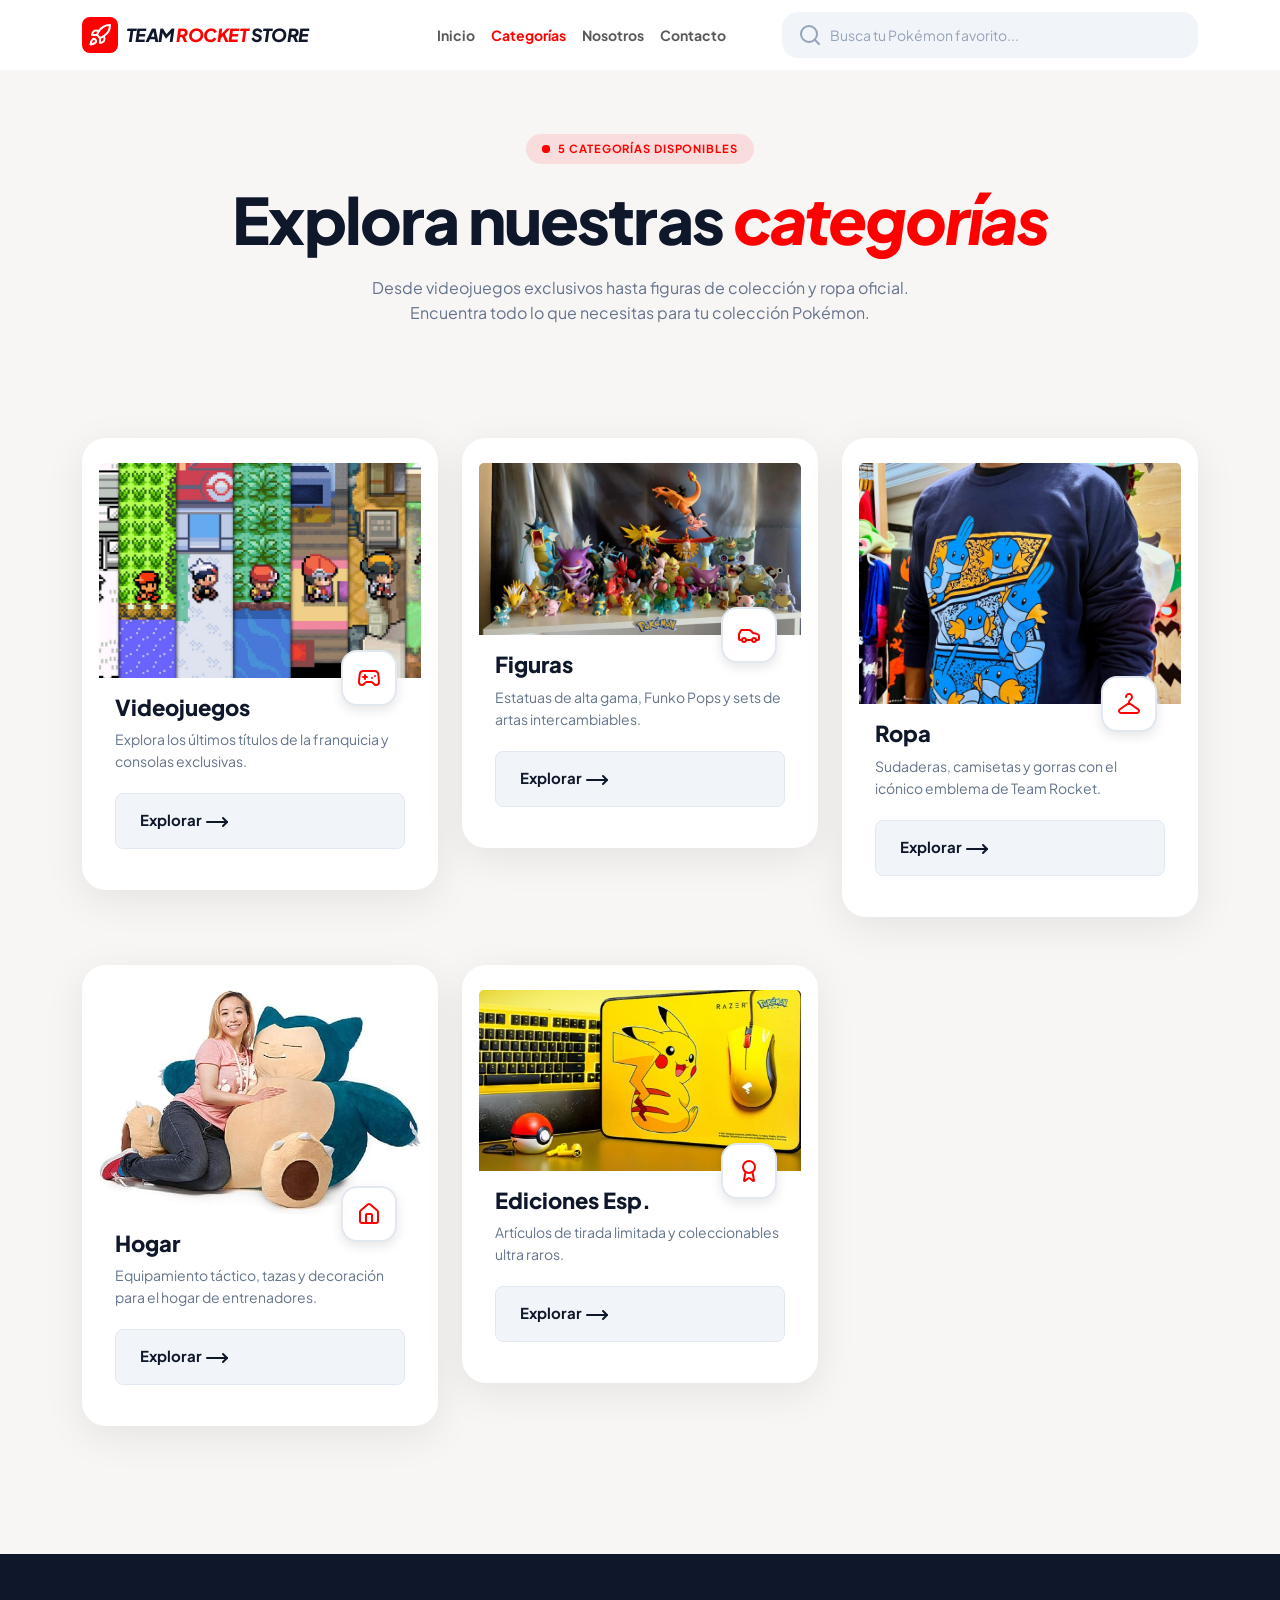
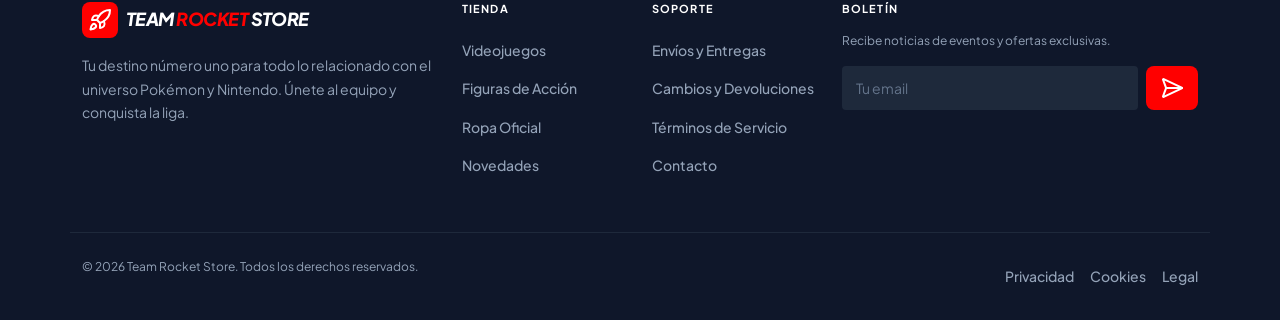
==== commit 6d720c9c: "update category page" ====
--- a/categorias.html
+++ b/categorias.html
@@ -18,14 +18,14 @@
 </head>
 
 <body>
-    <header class="site-header sticky-top py-1">
+    <header class="apc-site-header sticky-top py-1">
         <nav class="navbar navbar-expand-lg">
             <div class="container">
-                <a href="/index.html" class="navbar-brand logo" aria-label="Team Rocket Store - Inicio">
-                    <div class="logo__icon" aria-hidden="true">
+                <a href="/index.html" class="navbar-brand apc-logo" aria-label="Team Rocket Store - Inicio">
+                    <div class="apc-logo__icon" aria-hidden="true">
                         <img src="/images/rocket.svg" alt="Rocket">
                     </div>
-                    <span class="logo__text">Team <span>Rocket</span> Store</span>
+                    <span class="apc-logo__text">Team <span>Rocket</span> Store</span>
                 </a>
                 <button class="navbar-toggler" type="button" data-bs-toggle="collapse" data-bs-target="#navbarContent"
                     aria-controls="navbarContent" aria-expanded="false" aria-label="Toggle navigation">
@@ -46,11 +46,11 @@
                             <a class="nav-link" href="/contacto.html">Contacto</a>
                         </li>
                     </ul>
-                    <form class="search" role="search">
-                        <div class="search__wrapper">
-                            <img src="/images/search.svg" class="search__icon" alt="Search">
+                    <form class="apc-search" role="search">
+                        <div class="apc-search__wrapper">
+                            <img src="/images/search.svg" class="apc-search__icon" alt="Search">
                             <label for="search-desktop" class="apc-visually-hidden">Buscar productos</label>
-                            <input id="search-desktop" class="search__input" type="search"
+                            <input id="search-desktop" class="apc-search__input" type="search"
                                 placeholder="Busca tu Pokémon favorito..."
                                 aria-label="Buscar productos de Pokémon y Nintendo">
                         </div>
@@ -62,211 +62,239 @@
 
     <main>
         <section class="categories-hero" aria-labelledby="categories-title">
-            <div class="categories-hero__inner">
-                <div class="apc-categories-hero__badge" role="note">
-                    <span class="apc-categories-hero__badge-dot" aria-hidden="true"></span>
-                    5 Categorías Disponibles
-                </div>
-                <h1 id="categories-title" class="categories-hero__title">
-                    Explora nuestras <span>categorías</span>
-                </h1>
-                <p class="categories-hero__description">
-                    Desde videojuegos exclusivos hasta figuras de colección y ropa oficial.
-                    Encuentra todo lo que necesitas para tu colección Pokémon.
-                </p>
+
+            <div class="container">
+                <div class="row">
+                    <div class="col">
+                        <div class="apc-categories-hero__badge" role="note">
+                            <span class="apc-categories-hero__badge-dot" aria-hidden="true"></span>
+                            5 Categorías Disponibles
+                        </div>
+                        <h1 id="categories-title" class="categories-hero__title">
+                            Explora nuestras <span>categorías</span>
+                        </h1>
+                        <p class="categories-hero__description">
+                            Desde videojuegos exclusivos hasta figuras de colección y ropa oficial.
+                            Encuentra todo lo que necesitas para tu colección Pokémon.
+                        </p>
+                    </div>
+                </div>
             </div>
         </section>
 
         <section class="categories-section" aria-labelledby="categories-grid-title">
-            <div class="categories-section__inner">
-                <h2 id="categories-grid-title" class="apc-visually-hidden">Lista de categorías</h2>
-
-                <div class="apc-category-cards">
-                    <article class="apc-category-card apc-category-card--image" id="videojuegos">
-                        <div class="apc-category-card__image-wrapper">
-                            <img src="/images/pokemon-games.jpeg" alt="Videojuegos de Pokémon"
-                                class="apc-category-card__image">
-                            <div class="apc-category-card__overlay"></div>
-                        </div>
-                        <div class="apc-category-card__content">
-                            <div class="apc-category-card__icon-wrapper">
-                                <svg xmlns="http://www.w3.org/2000/svg" width="24" height="24" viewBox="0 0 24 24"
-                                    fill="none" stroke="currentColor" stroke-width="2" stroke-linecap="round"
-                                    stroke-linejoin="round">
-                                    <line x1="6" x2="10" y1="11" y2="11" />
-                                    <line x1="8" x2="8" y1="9" y2="13" />
-                                    <line x1="15" x2="15.01" y1="12" y2="12" />
-                                    <line x1="18" x2="18.01" y1="10" y2="10" />
-                                    <path
-                                        d="M17.32 5H6.68a4 4 0 0 0-3.978 3.59c-.006.052-.01.101-.017.152C2.604 9.416 2 14.456 2 16a3 3 0 0 0 3 3c1 0 1.5-.5 2-1l1.414-1.414A2 2 0 0 1 9.828 16h4.344a2 2 0 0 1 1.414.586L17 18c.5.5 1 1 2 1a3 3 0 0 0 3-3c0-1.545-.604-6.584-.685-7.258-.007-.05-.011-.1-.017-.151A4 4 0 0 0 17.32 5z" />
-                                </svg>
-                            </div>
-                            <h3 class="apc-category-card__title">Videojuegos</h3>
-                            <p class="apc-category-card__description">Explora los últimos títulos de la franquicia y
-                                consolas exclusivas.</p>
-                            <a href="#" class="apc-category-card__btn" aria-label="Explorar Videojuegos">
-                                Explorar
-                                <svg xmlns="http://www.w3.org/2000/svg" width="24" height="24" viewBox="0 0 24 24"
-                                    fill="none" stroke="currentColor" stroke-width="2" stroke-linecap="round"
-                                    stroke-linejoin="round">
-                                    <path d="M18 8L22 12L18 16" />
-                                    <path d="M2 12H22" />
-                                </svg>
-                            </a>
-                        </div>
-                    </article>
-
-                    <article class="apc-category-card apc-category-card--image" id="figuras">
-                        <div class="apc-category-card__image-wrapper">
+            <h2 id="categories-grid-title" class="apc-visually-hidden">Lista de categorías</h2>
+            <div class="container">
+                <div class="row">
+                    <div class="col-12 col-md-6 col-lg-4">
+                        <!-- <article class="apc-category-card apc-category-card--image" id="videojuegos">
+                            <div class="apc-category-card__image-wrapper">
+                                <img src="/images/pokemon-games.jpeg" alt="Videojuegos de Pokémon"
+                                    class="apc-category-card__image">
+                                <div class="apc-category-card__overlay"></div>
+                            </div>
+                            <div class="apc-category-card__content">
+                                <div class="apc-category-card__icon-wrapper">
+                                    <svg xmlns="http://www.w3.org/2000/svg" width="24" height="24" viewBox="0 0 24 24"
+                                        fill="none" stroke="currentColor" stroke-width="2" stroke-linecap="round"
+                                        stroke-linejoin="round">
+                                        <line x1="6" x2="10" y1="11" y2="11" />
+                                        <line x1="8" x2="8" y1="9" y2="13" />
+                                        <line x1="15" x2="15.01" y1="12" y2="12" />
+                                        <line x1="18" x2="18.01" y1="10" y2="10" />
+                                        <path
+                                            d="M17.32 5H6.68a4 4 0 0 0-3.978 3.59c-.006.052-.01.101-.017.152C2.604 9.416 2 14.456 2 16a3 3 0 0 0 3 3c1 0 1.5-.5 2-1l1.414-1.414A2 2 0 0 1 9.828 16h4.344a2 2 0 0 1 1.414.586L17 18c.5.5 1 1 2 1a3 3 0 0 0 3-3c0-1.545-.604-6.584-.685-7.258-.007-.05-.011-.1-.017-.151A4 4 0 0 0 17.32 5z" />
+                                    </svg>
+                                </div>
+                                <h3 class="apc-category-card__title">Videojuegos</h3>
+                                <p class="apc-category-card__description">Explora los últimos títulos de la franquicia y
+                                    consolas exclusivas.</p>
+                                <a href="#" class="apc-category-card__btn" aria-label="Explorar Videojuegos">
+                                    Explorar
+                                    <svg xmlns="http://www.w3.org/2000/svg" width="24" height="24" viewBox="0 0 24 24"
+                                        fill="none" stroke="currentColor" stroke-width="2" stroke-linecap="round"
+                                        stroke-linejoin="round">
+                                        <path d="M18 8L22 12L18 16" />
+                                        <path d="M2 12H22" />
+                                    </svg>
+                                </a>
+                            </div>
+                        </article> -->
+
+                        <article class="card mb-5 apc-category-card apc-category-card--image" id="videojuegos">
+                            <img src="/images/pokemon-games.jpeg" alt="Videojuegos de Pokémon" class="card-img-top">
+                            <div class="card-body position-relative">
+                                <div class="apc-category-card__icon-wrapper">
+                                    <svg xmlns="http://www.w3.org/2000/svg" width="24" height="24" viewBox="0 0 24 24"
+                                        fill="none" stroke="currentColor" stroke-width="2" stroke-linecap="round"
+                                        stroke-linejoin="round">
+                                        <line x1="6" x2="10" y1="11" y2="11" />
+                                        <line x1="8" x2="8" y1="9" y2="13" />
+                                        <line x1="15" x2="15.01" y1="12" y2="12" />
+                                        <line x1="18" x2="18.01" y1="10" y2="10" />
+                                        <path
+                                            d="M17.32 5H6.68a4 4 0 0 0-3.978 3.59c-.006.052-.01.101-.017.152C2.604 9.416 2 14.456 2 16a3 3 0 0 0 3 3c1 0 1.5-.5 2-1l1.414-1.414A2 2 0 0 1 9.828 16h4.344a2 2 0 0 1 1.414.586L17 18c.5.5 1 1 2 1a3 3 0 0 0 3-3c0-1.545-.604-6.584-.685-7.258-.007-.05-.011-.1-.017-.151A4 4 0 0 0 17.32 5z" />
+                                    </svg>
+                                </div>
+                                <h3 class="card-title apc-category-card__title">Videojuegos</h3>
+                                <p class="card-text apc-category-card__description">
+                                    Explora los últimos títulos de la franquicia y consolas exclusivas.
+                                </p>
+                                <a href="#" class="apc-category-card__btn d-block" aria-label="Explorar Videojuegos">
+                                    Explorar
+                                    <svg xmlns="http://www.w3.org/2000/svg" width="24" height="24" viewBox="0 0 24 24"
+                                        fill="none" stroke="currentColor" stroke-width="2" stroke-linecap="round"
+                                        stroke-linejoin="round">
+                                        <path d="M18 8L22 12L18 16" />
+                                        <path d="M2 12H22" />
+                                    </svg>
+                                </a>
+                            </div>
+                        </article>
+                    </div>
+                    <div class="col-12 col-md-6 col-lg-4">
+                        <article class="card mb-5 apc-category-card apc-category-card--image" id="figuras">
                             <img src="/images/pokemon-figuras.jpg" alt="Figuras de acción de colección"
-                                class="apc-category-card__image">
-                            <div class="apc-category-card__overlay"></div>
-                        </div>
-                        <div class="apc-category-card__content">
-                            <div class="apc-category-card__icon-wrapper">
-                                <svg xmlns="http://www.w3.org/2000/svg" width="24" height="24" viewBox="0 0 24 24"
-                                    fill="none" stroke="currentColor" stroke-width="2" stroke-linecap="round"
-                                    stroke-linejoin="round">
-                                    <path
-                                        d="M19 17h2c.6 0 1-.4 1-1v-3c0-.9-.7-1.7-1.5-1.9C18.7 10.6 16 10 16 10s-1.3-1.4-2.2-2.3c-.5-.4-1.1-.7-1.8-.7H5c-.6 0-1.1.4-1.4.9l-1.4 2.9A3.7 3.7 0 0 0 2 12v4c0 .6.4 1 1 1h2" />
-                                    <circle cx="7" cy="17" r="2" />
-                                    <path d="M9 17h6" />
-                                    <circle cx="17" cy="17" r="2" />
-                                </svg>
-                            </div>
-                            <h3 class="apc-category-card__title">Figuras</h3>
-                            <p class="apc-category-card__description">Estatuas de alta gama, Funko Pops y sets de cartas
-                                intercambiables.</p>
-                            <a href="#" class="apc-category-card__btn" aria-label="Explorar Figuras">
-                                Explorar
-                                <svg xmlns="http://www.w3.org/2000/svg" width="24" height="24" viewBox="0 0 24 24"
-                                    fill="none" stroke="currentColor" stroke-width="2" stroke-linecap="round"
-                                    stroke-linejoin="round">
-                                    <path d="M18 8L22 12L18 16" />
-                                    <path d="M2 12H22" />
-                                </svg>
-                            </a>
-                        </div>
-                    </article>
-
-                    <article class="apc-category-card apc-category-card--image" id="ropa">
-                        <div class="apc-category-card__image-wrapper">
-                            <img src="/images/ropa-pokemon.jpg" alt="Ropa urbana de estilo anime"
-                                class="apc-category-card__image">
-                            <div class="apc-category-card__overlay"></div>
-                        </div>
-                        <div class="apc-category-card__content">
-                            <div class="apc-category-card__icon-wrapper">
-                                <svg xmlns="http://www.w3.org/2000/svg" width="24" height="24" viewBox="0 0 24 24"
-                                    fill="none" stroke="currentColor" stroke-width="2" stroke-linecap="round"
-                                    stroke-linejoin="round">
-                                    <path d="M9 5a3 3 0 1 1 5.1 2.1l-1.5 1.5A2 2 0 0 0 12 10v1" />
-                                    <path d="M4 21a2 2 0 0 1-1.1-3.7L12 11l9.2 6.4A2 2 0 0 1 20 21Z" />
-                                </svg>
-                            </div>
-                            <h3 class="apc-category-card__title">Ropa</h3>
-                            <p class="apc-category-card__description">Sudaderas, camisetas y gorras con el icónico
-                                emblema
-                                de Team Rocket.</p>
-                            <a href="#" class="apc-category-card__btn" aria-label="Explorar Ropa">
-                                Explorar
-                                <svg xmlns="http://www.w3.org/2000/svg" width="24" height="24" viewBox="0 0 24 24"
-                                    fill="none" stroke="currentColor" stroke-width="2" stroke-linecap="round"
-                                    stroke-linejoin="round">
-                                    <path d="M18 8L22 12L18 16" />
-                                    <path d="M2 12H22" />
-                                </svg>
-                            </a>
-                        </div>
-                    </article>
-
-                    <article class="apc-category-card apc-category-card--image" id="hogar">
-                        <div class="apc-category-card__image-wrapper">
+                                class="card-img-top">
+                            <div class="card-body position-relative">
+                                <div class="apc-category-card__icon-wrapper">
+                                    <svg xmlns="http://www.w3.org/2000/svg" width="24" height="24" viewBox="0 0 24 24"
+                                        fill="none" stroke="currentColor" stroke-width="2" stroke-linecap="round"
+                                        stroke-linejoin="round">
+                                        <path
+                                            d="M19 17h2c.6 0 1-.4 1-1v-3c0-.9-.7-1.7-1.5-1.9C18.7 10.6 16 10 16 10s-1.3-1.4-2.2-2.3c-.5-.4-1.1-.7-1.8-.7H5c-.6 0-1.1.4-1.4.9l-1.4 2.9A3.7 3.7 0 0 0 2 12v4c0 .6.4 1 1 1h2" />
+                                        <circle cx="7" cy="17" r="2" />
+                                        <path d="M9 17h6" />
+                                        <circle cx="17" cy="17" r="2" />
+                                    </svg>
+                                </div>
+                                <h3 class="card-title apc-category-card__title">Figuras</h3>
+                                <p class="card-text apc-category-card__description">Estatuas de alta gama, Funko
+                                    Pops y sets de
+                                    artas intercambiables.</p>
+                                <a href="#" class="apc-category-card__btn d-block" aria-label="Explorar Figuras">
+                                    Explorar
+                                    <svg xmlns="http://www.w3.org/2000/svg" width="24" height="24" viewBox="0 0 24 24"
+                                        fill="none" stroke="currentColor" stroke-width="2" stroke-linecap="round"
+                                        stroke-linejoin="round">
+                                        <path d="M18 8L22 12L18 16" />
+                                        <path d="M2 12H22" />
+                                    </svg>
+                                </a>
+                            </div>
+                        </article>
+                    </div>
+                    <div class="col-12 col-md-6 col-lg-4">
+                        <article class="card mb-5 apc-category-card apc-category-card--image" id="ropa">
+                            <img src="/images/ropa-pokemon.jpg" alt="Ropa urbana de estilo anime" class="card-img-top">
+                            <div class="card-body position-relative">
+                                <div class="apc-category-card__icon-wrapper">
+                                    <svg xmlns="http://www.w3.org/2000/svg" width="24" height="24" viewBox="0 0 24 24"
+                                        fill="none" stroke="currentColor" stroke-width="2" stroke-linecap="round"
+                                        stroke-linejoin="round">
+                                        <path d="M9 5a3 3 0 1 1 5.1 2.1l-1.5 1.5A2 2 0 0 0 12 10v1" />
+                                        <path d="M4 21a2 2 0 0 1-1.1-3.7L12 11l9.2 6.4A2 2 0 0 1 20 21Z" />
+                                    </svg>
+                                </div>
+                                <h3 class="card-title apc-category-card__title">Ropa</h3>
+                                <p class="card-text apc-category-card__description">Sudaderas, camisetas y gorras con el
+                                    icónico
+                                    emblema de Team Rocket.</p>
+                                <a href="#" class="apc-category-card__btn d-block" aria-label="Explorar Ropa">
+                                    Explorar
+                                    <svg xmlns="http://www.w3.org/2000/svg" width="24" height="24" viewBox="0 0 24 24"
+                                        fill="none" stroke="currentColor" stroke-width="2" stroke-linecap="round"
+                                        stroke-linejoin="round">
+                                        <path d="M18 8L22 12L18 16" />
+                                        <path d="M2 12H22" />
+                                    </svg>
+                                </a>
+                            </div>
+                        </article>
+                    </div>
+                    <div class="col-12 col-md-6 col-lg-4">
+                        <article class="card mb-5 apc-category-card apc-category-card--image" id="hogar">
                             <img src="/images/sofa-snorlax.jpg" alt="Mochilas tácticas y decoración del hogar"
-                                class="apc-category-card__image">
-                            <div class="apc-category-card__overlay"></div>
-                        </div>
-                        <div class="apc-category-card__content">
-                            <div class="apc-category-card__icon-wrapper">
-                                <svg xmlns="http://www.w3.org/2000/svg" width="24" height="24" viewBox="0 0 24 24"
-                                    fill="none" stroke="currentColor" stroke-width="2" stroke-linecap="round"
-                                    stroke-linejoin="round">
-                                    <path d="M15 21v-8a1 1 0 0 0-1-1h-4a1 1 0 0 0-1 1v8" />
-                                    <path
-                                        d="M3 10a2 2 0 0 1 .709-1.528l7-6a2 2 0 0 1 2.582 0l7 6A2 2 0 0 1 21 10v9a2 2 0 0 1-2 2H5a2 2 0 0 1-2-2z" />
-                                </svg>
-                            </div>
-                            <h3 class="apc-category-card__title">Hogar</h3>
-                            <p class="apc-category-card__description">Equipamiento táctico, tazas y decoración para el
-                                hogar
-                                de entrenadores.</p>
-                            <a href="#" class="apc-category-card__btn" aria-label="Explorar Hogar">
-                                Explorar
-                                <svg xmlns="http://www.w3.org/2000/svg" width="24" height="24" viewBox="0 0 24 24"
-                                    fill="none" stroke="currentColor" stroke-width="2" stroke-linecap="round"
-                                    stroke-linejoin="round">
-                                    <path d="M18 8L22 12L18 16" />
-                                    <path d="M2 12H22" />
-                                </svg>
-                            </a>
-                        </div>
-                    </article>
-
-                    <article class="apc-category-card apc-category-card--image" id="ediciones-especiales">
-                        <div class="apc-category-card__image-wrapper">
+                                class="card-img-top">
+                            <div class="card-body position-relative">
+                                <div class="apc-category-card__icon-wrapper">
+                                    <svg xmlns="http://www.w3.org/2000/svg" width="24" height="24" viewBox="0 0 24 24"
+                                        fill="none" stroke="currentColor" stroke-width="2" stroke-linecap="round"
+                                        stroke-linejoin="round">
+                                        <path d="M15 21v-8a1 1 0 0 0-1-1h-4a1 1 0 0 0-1 1v8" />
+                                        <path
+                                            d="M3 10a2 2 0 0 1 .709-1.528l7-6a2 2 0 0 1 2.582 0l7 6A2 2 0 0 1 21 10v9a2 2 0 0 1-2 2H5a2 2 0 0 1-2-2z" />
+                                    </svg>
+                                </div>
+                                <h3 class="card-title apc-category-card__title">Hogar</h3>
+                                <p class="card-text apc-category-card__description">Equipamiento táctico, tazas y
+                                    decoración para
+                                    el hogar de entrenadores.</p>
+                                <a href="#" class="apc-category-card__btn d-block" aria-label="Explorar Hogar">
+                                    Explorar
+                                    <svg xmlns="http://www.w3.org/2000/svg" width="24" height="24" viewBox="0 0 24 24"
+                                        fill="none" stroke="currentColor" stroke-width="2" stroke-linecap="round"
+                                        stroke-linejoin="round">
+                                        <path d="M18 8L22 12L18 16" />
+                                        <path d="M2 12H22" />
+                                    </svg>
+                                </a>
+                            </div>
+                        </article>
+                    </div>
+                    <div class="col-12 col-md-6 col-lg-4">
+                        <article class="card mb-5 apc-category-card apc-category-card--image" id="ediciones-especiales">
                             <img src="/images/razer_pokemon_edicion_especial.jpg" alt="Ediciones limitadas exclusivas"
-                                class="apc-category-card__image">
-                            <div class="apc-category-card__overlay apc-category-card__overlay--primary"></div>
-                            <span class="apc-category-card__badge">Rareza Máxima</span>
-                        </div>
-                        <div class="apc-category-card__content">
-                            <div class="apc-category-card__icon-wrapper apc-category-card__icon-wrapper--primary">
-                                <svg xmlns="http://www.w3.org/2000/svg" width="24" height="24" viewBox="0 0 24 24"
-                                    fill="none" stroke="currentColor" stroke-width="2" stroke-linecap="round"
-                                    stroke-linejoin="round">
-                                    <path
-                                        d="m15.477 12.89 1.515 8.526a.5.5 0 0 1-.81.47l-3.58-2.687a1 1 0 0 0-1.197 0l-3.586 2.686a.5.5 0 0 1-.81-.469l1.514-8.526" />
-                                    <circle cx="12" cy="8" r="6" />
-                                </svg>
-                            </div>
-                            <h3 class="apc-category-card__title">Ediciones Esp.</h3>
-                            <p class="apc-category-card__description">Artículos de tirada limitada y coleccionables
-                                ultra
-                                raros.</p>
-                            <a href="#" class="apc-category-card__btn" aria-label="Explorar Hogar">
-                                Explorar
-                                <svg xmlns="http://www.w3.org/2000/svg" width="24" height="24" viewBox="0 0 24 24"
-                                    fill="none" stroke="currentColor" stroke-width="2" stroke-linecap="round"
-                                    stroke-linejoin="round">
-                                    <path d="M18 8L22 12L18 16" />
-                                    <path d="M2 12H22" />
-                                </svg>
-                            </a>
-                        </div>
-                    </article>
+                                class="card-img-top">
+                            <div class="card-body position-relative">
+                                <div class="apc-category-card__icon-wrapper apc-category-card__icon-wrapper--primary">
+                                    <svg xmlns="http://www.w3.org/2000/svg" width="24" height="24" viewBox="0 0 24 24"
+                                        fill="none" stroke="currentColor" stroke-width="2" stroke-linecap="round"
+                                        stroke-linejoin="round">
+                                        <path
+                                            d="m15.477 12.89 1.515 8.526a.5.5 0 0 1-.81.47l-3.58-2.687a1 1 0 0 0-1.197 0l-3.586 2.686a.5.5 0 0 1-.81-.469l1.514-8.526" />
+                                        <circle cx="12" cy="8" r="6" />
+                                    </svg>
+                                </div>
+                                <h3 class="card-title apc-category-card__title">Ediciones Esp.</h3>
+                                <p class="card-text apc-category-card__description">Artículos de tirada limitada y
+                                    coleccionables
+                                    ultra raros.</p>
+                                <a href="#" class="apc-category-card__btn d-block" aria-label="Explorar Hogar">
+                                    Explorar
+                                    <svg xmlns="http://www.w3.org/2000/svg" width="24" height="24" viewBox="0 0 24 24"
+                                        fill="none" stroke="currentColor" stroke-width="2" stroke-linecap="round"
+                                        stroke-linejoin="round">
+                                        <path d="M18 8L22 12L18 16" />
+                                        <path d="M2 12H22" />
+                                    </svg>
+                                </a>
+                            </div>
+                        </article>
+                    </div>
                 </div>
             </div>
         </section>
     </main>
 
-    <footer class="site-footer pt-5 px-4 pb-4">
+    <footer class="apc-site-footer pt-5 px-4 pb-4">
         <div class="container">
             <div class="row">
                 <div class="col-12 col-md-6 col-lg-4">
-                    <a href="/index.html" class="logo" aria-label="Team Rocket Store">
-                        <div class="logo__icon" aria-hidden="true">
+                    <a href="/index.html" class="apc-logo" aria-label="Team Rocket Store">
+                        <div class="apc-logo__icon" aria-hidden="true">
                             <img src="/images/rocket.svg" alt="Rocket">
                         </div>
-                        <span class="logo__text text-white">Team <span>Rocket</span> Store</span>
+                        <span class="apc-logo__text text-white">Team <span>Rocket</span> Store</span>
                     </a>
-                    <p class="site-footer__brand-description mt-3">
+                    <p class="apc-site-footer__brand-description mt-3">
                         Tu destino número uno para todo lo relacionado con el universo
                         Pokémon y Nintendo. Únete al equipo y conquista la liga.
                     </p>
                 </div>
                 <div class="col-12 col-md-6 col-lg-2">
                     <nav aria-label="Links de la tienda">
-                        <h3 class="site-footer__heading text-uppercase text-white mb-3">Tienda</h3>
+                        <h3 class="apc-site-footer__heading text-uppercase text-white mb-3">Tienda</h3>
                         <ul class="nav flex-column">
                             <li class="nav-item">
                                 <a href="/categorias.html#videojuegos" class="nav-link">
@@ -293,7 +321,7 @@
                 </div>
                 <div class="col-12 col-md-6 col-lg-2">
                     <nav aria-label="Links de soporte">
-                        <h3 class="site-footer__heading text-uppercase text-white mb-3">Soporte</h3>
+                        <h3 class="apc-site-footer__heading text-uppercase text-white mb-3">Soporte</h3>
                         <ul class="nav flex-column">
                             <li class="nav-item">
                                 <a href="#" class="nav-link">Envíos y Entregas</a>
@@ -311,15 +339,16 @@
                     </nav>
                 </div>
                 <div class="col-12 col-md-6 col-lg-4">
-                    <h3 class="site-footer__heading text-uppercase text-white mb-3">Boletín</h3>
-                    <p class="site-footer__newsletter-text mb-3">
+                    <h3 class="apc-site-footer__heading text-uppercase text-white mb-3">Boletín</h3>
+                    <p class="apc-site-footer__newsletter-text mb-3">
                         Recibe noticias de eventos y ofertas exclusivas.
                     </p>
                     <form class="d-flex gap-2" aria-label="Formulario de suscripción al boletín">
                         <label for="newsletter-email" class="apc-visually-hidden">Tu correo electrónico</label>
-                        <input id="newsletter-email" class="site-footer__newsletter-input border-0 rounded-1"
+                        <input id="newsletter-email" class="apc-site-footer__newsletter-input border-0 rounded-1"
                             type="email" placeholder="Tu email" required>
-                        <button class="site-footer__newsletter-btn" type="submit" aria-label="Suscribirse al boletín">
+                        <button class="apc-site-footer__newsletter-btn" type="submit"
+                            aria-label="Suscribirse al boletín">
                             <svg xmlns="http://www.w3.org/2000/svg" width="24" height="24" viewBox="0 0 24 24"
                                 fill="none" stroke="currentColor" stroke-width="2" stroke-linecap="round"
                                 stroke-linejoin="round">
@@ -333,7 +362,7 @@
             </div>
         </div>
 
-        <div class="container site-footer__bottom mt-5 pt-4">
+        <div class="container apc-site-footer__bottom mt-5 pt-4">
             <div class="row">
                 <div class="col-12 col-md-6 col-lg-6">
                     <p>© 2026 Team Rocket Store. Todos los derechos reservados.</p>
--- a/styles/main.css
+++ b/styles/main.css
@@ -9,7 +9,6 @@
 @import "./layout/header.css";
 @import "./layout/search.css";
 @import "./layout/footer.css";
-@import "./layout/bottom-nav.css";
 
 /* COMPONENTS */
 @import "./components/hero.css";
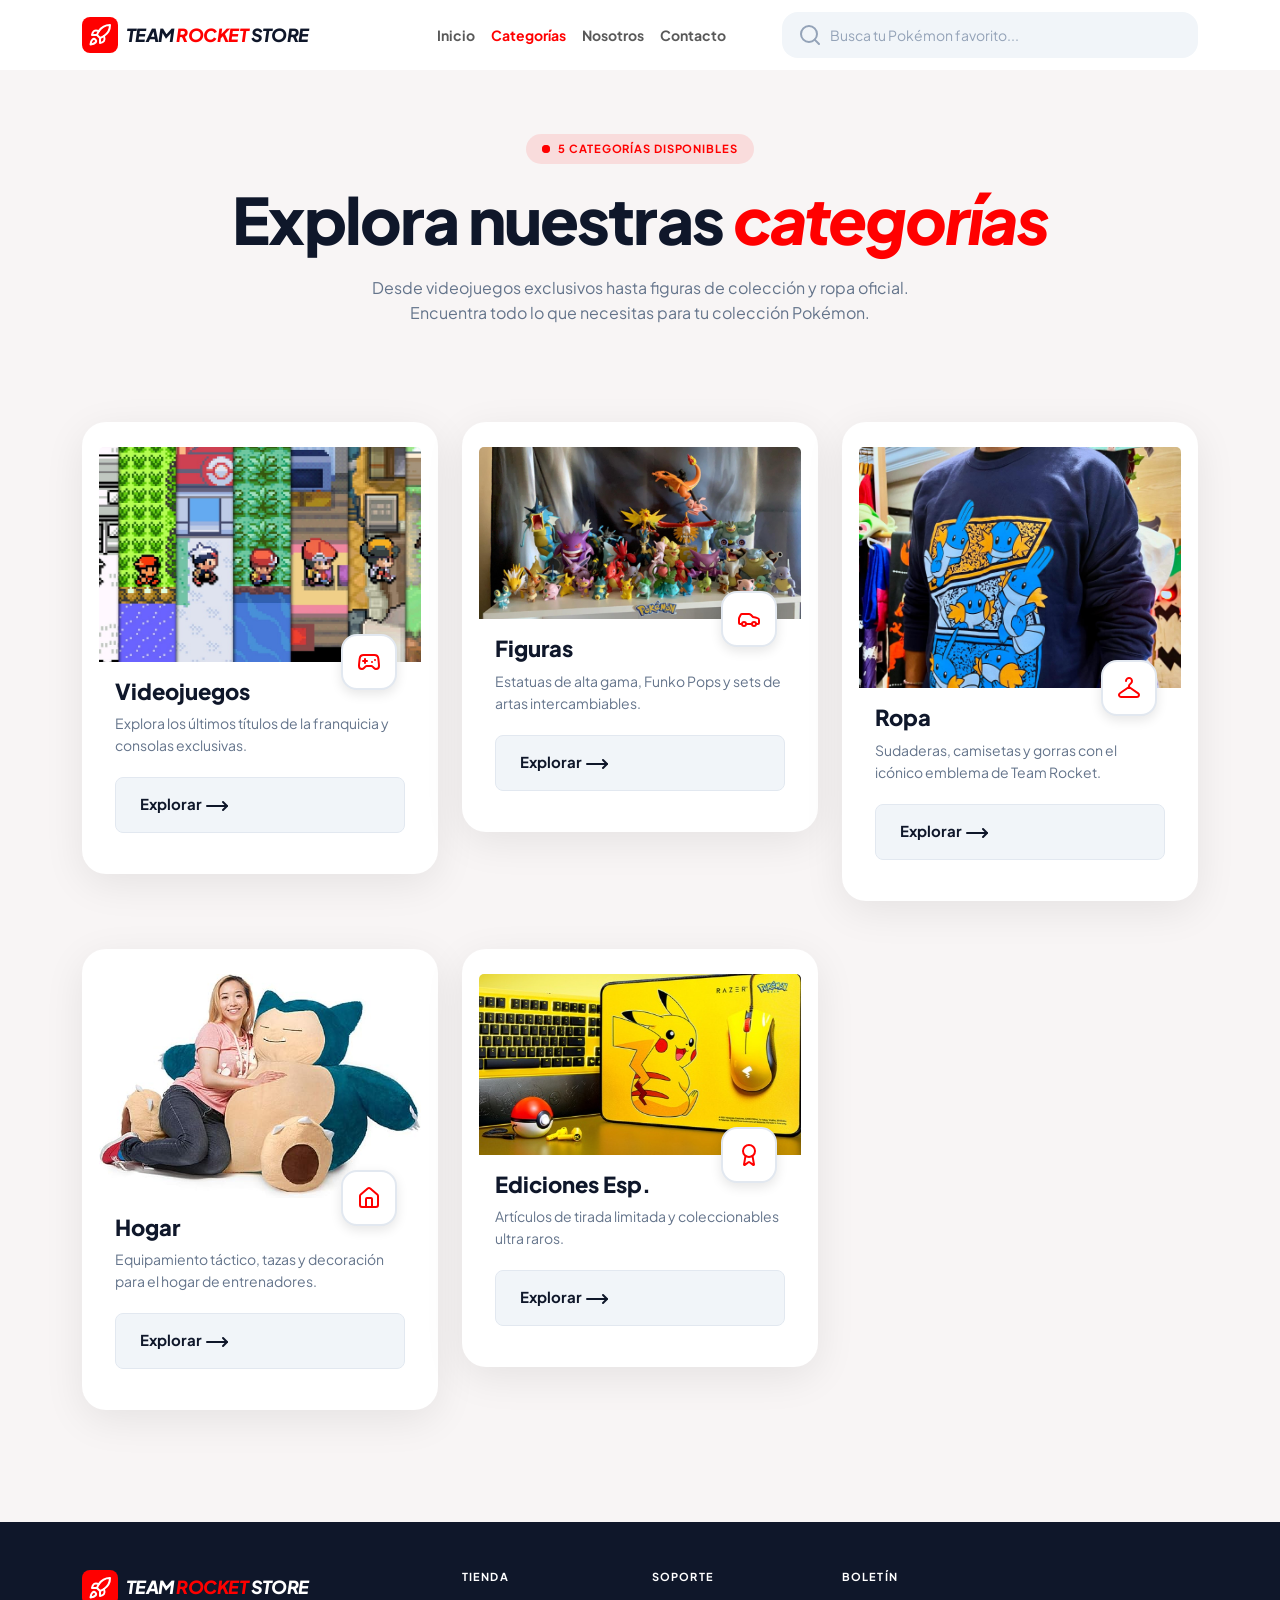
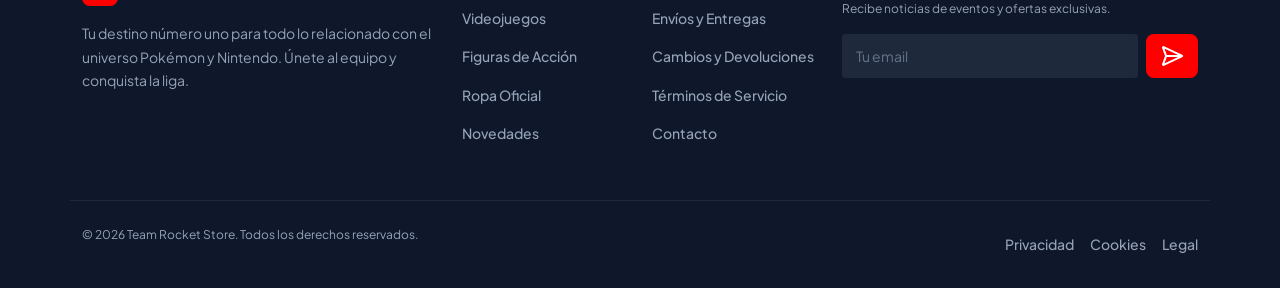
==== commit e05c04a4: "update name class for categories contact and about" ====
--- a/categorias.html
+++ b/categorias.html
@@ -61,7 +61,7 @@
     </header>
 
     <main>
-        <section class="categories-hero" aria-labelledby="categories-title">
+        <section class="apc-categories-hero" aria-labelledby="categories-title">
 
             <div class="container">
                 <div class="row">
@@ -70,10 +70,10 @@
                             <span class="apc-categories-hero__badge-dot" aria-hidden="true"></span>
                             5 Categorías Disponibles
                         </div>
-                        <h1 id="categories-title" class="categories-hero__title">
+                        <h1 id="categories-title" class="apc-categories-hero__title">
                             Explora nuestras <span>categorías</span>
                         </h1>
-                        <p class="categories-hero__description">
+                        <p class="apc-categories-hero__description">
                             Desde videojuegos exclusivos hasta figuras de colección y ropa oficial.
                             Encuentra todo lo que necesitas para tu colección Pokémon.
                         </p>
@@ -82,45 +82,11 @@
             </div>
         </section>
 
-        <section class="categories-section" aria-labelledby="categories-grid-title">
+        <section class="apc-categories-section" aria-labelledby="categories-grid-title">
             <h2 id="categories-grid-title" class="apc-visually-hidden">Lista de categorías</h2>
             <div class="container">
                 <div class="row">
                     <div class="col-12 col-md-6 col-lg-4">
-                        <!-- <article class="apc-category-card apc-category-card--image" id="videojuegos">
-                            <div class="apc-category-card__image-wrapper">
-                                <img src="/images/pokemon-games.jpeg" alt="Videojuegos de Pokémon"
-                                    class="apc-category-card__image">
-                                <div class="apc-category-card__overlay"></div>
-                            </div>
-                            <div class="apc-category-card__content">
-                                <div class="apc-category-card__icon-wrapper">
-                                    <svg xmlns="http://www.w3.org/2000/svg" width="24" height="24" viewBox="0 0 24 24"
-                                        fill="none" stroke="currentColor" stroke-width="2" stroke-linecap="round"
-                                        stroke-linejoin="round">
-                                        <line x1="6" x2="10" y1="11" y2="11" />
-                                        <line x1="8" x2="8" y1="9" y2="13" />
-                                        <line x1="15" x2="15.01" y1="12" y2="12" />
-                                        <line x1="18" x2="18.01" y1="10" y2="10" />
-                                        <path
-                                            d="M17.32 5H6.68a4 4 0 0 0-3.978 3.59c-.006.052-.01.101-.017.152C2.604 9.416 2 14.456 2 16a3 3 0 0 0 3 3c1 0 1.5-.5 2-1l1.414-1.414A2 2 0 0 1 9.828 16h4.344a2 2 0 0 1 1.414.586L17 18c.5.5 1 1 2 1a3 3 0 0 0 3-3c0-1.545-.604-6.584-.685-7.258-.007-.05-.011-.1-.017-.151A4 4 0 0 0 17.32 5z" />
-                                    </svg>
-                                </div>
-                                <h3 class="apc-category-card__title">Videojuegos</h3>
-                                <p class="apc-category-card__description">Explora los últimos títulos de la franquicia y
-                                    consolas exclusivas.</p>
-                                <a href="#" class="apc-category-card__btn" aria-label="Explorar Videojuegos">
-                                    Explorar
-                                    <svg xmlns="http://www.w3.org/2000/svg" width="24" height="24" viewBox="0 0 24 24"
-                                        fill="none" stroke="currentColor" stroke-width="2" stroke-linecap="round"
-                                        stroke-linejoin="round">
-                                        <path d="M18 8L22 12L18 16" />
-                                        <path d="M2 12H22" />
-                                    </svg>
-                                </a>
-                            </div>
-                        </article> -->
-
                         <article class="card mb-5 apc-category-card apc-category-card--image" id="videojuegos">
                             <img src="/images/pokemon-games.jpeg" alt="Videojuegos de Pokémon" class="card-img-top">
                             <div class="card-body position-relative">
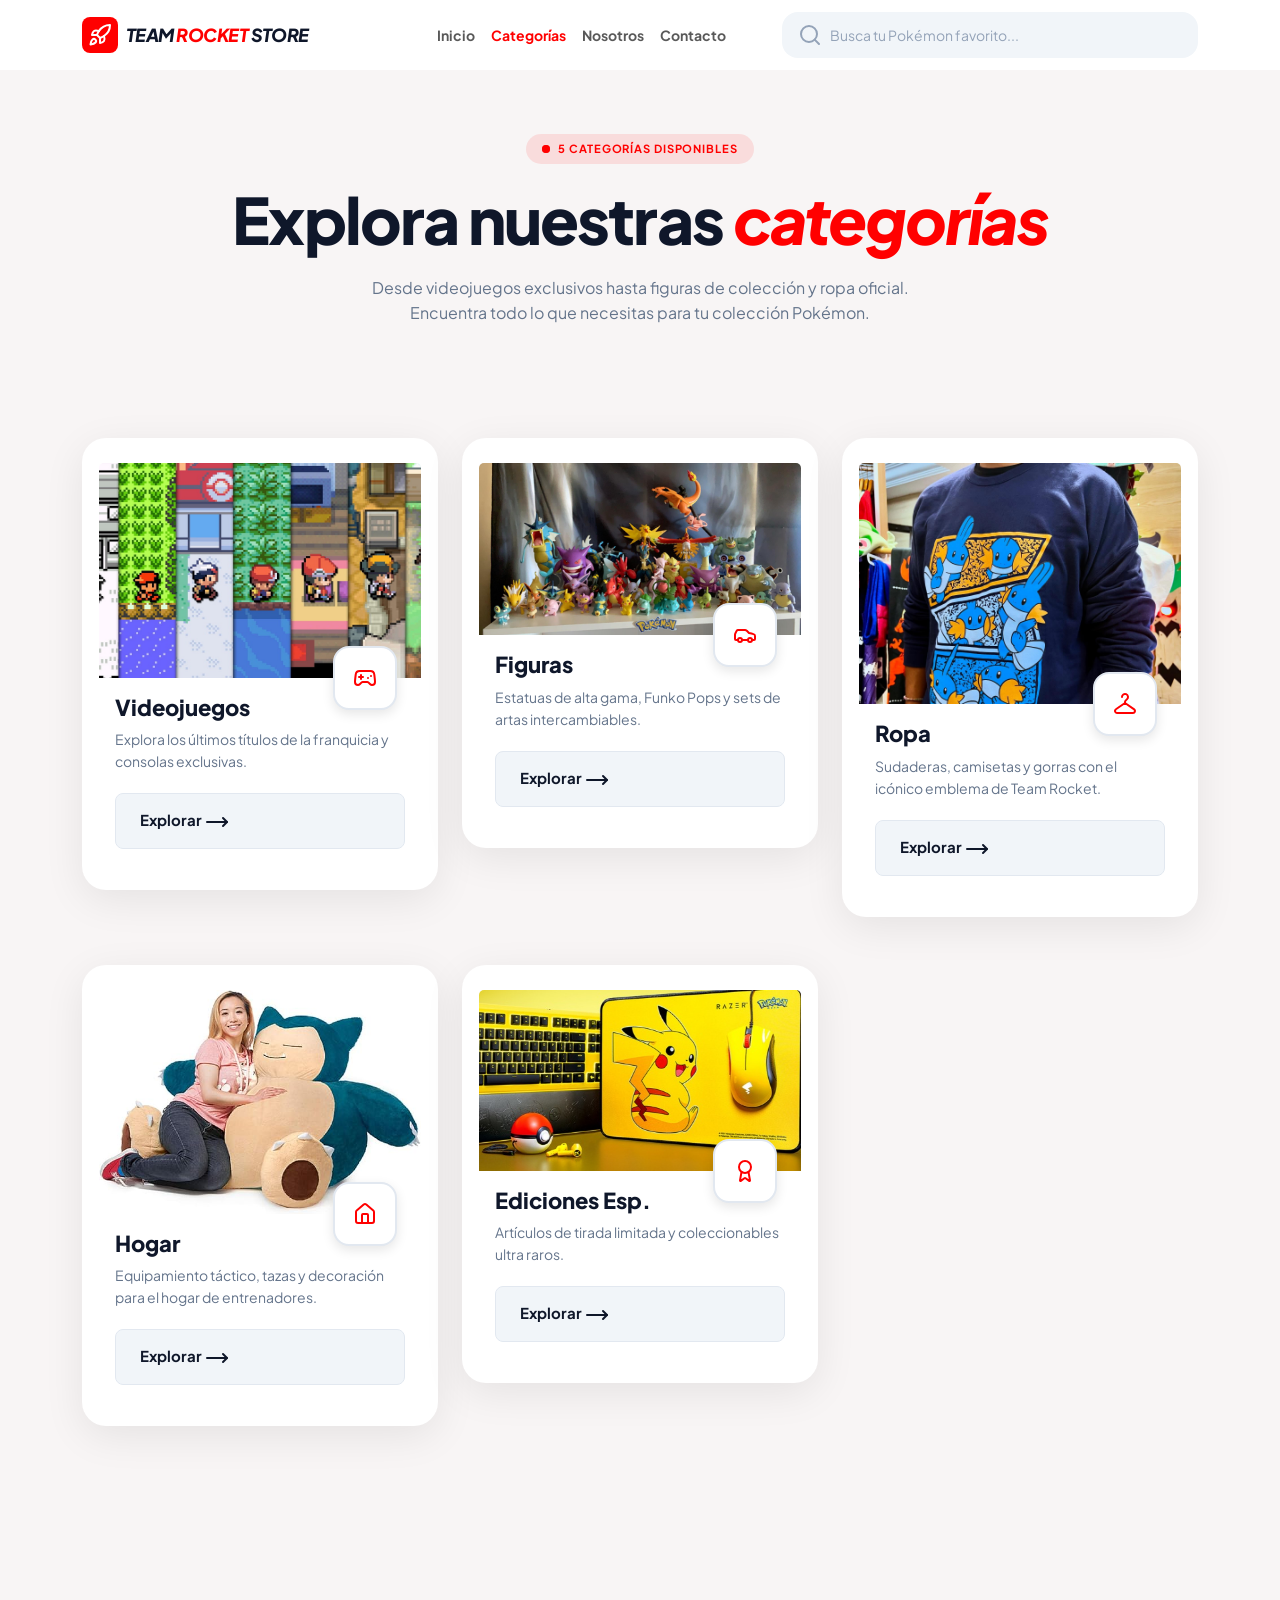
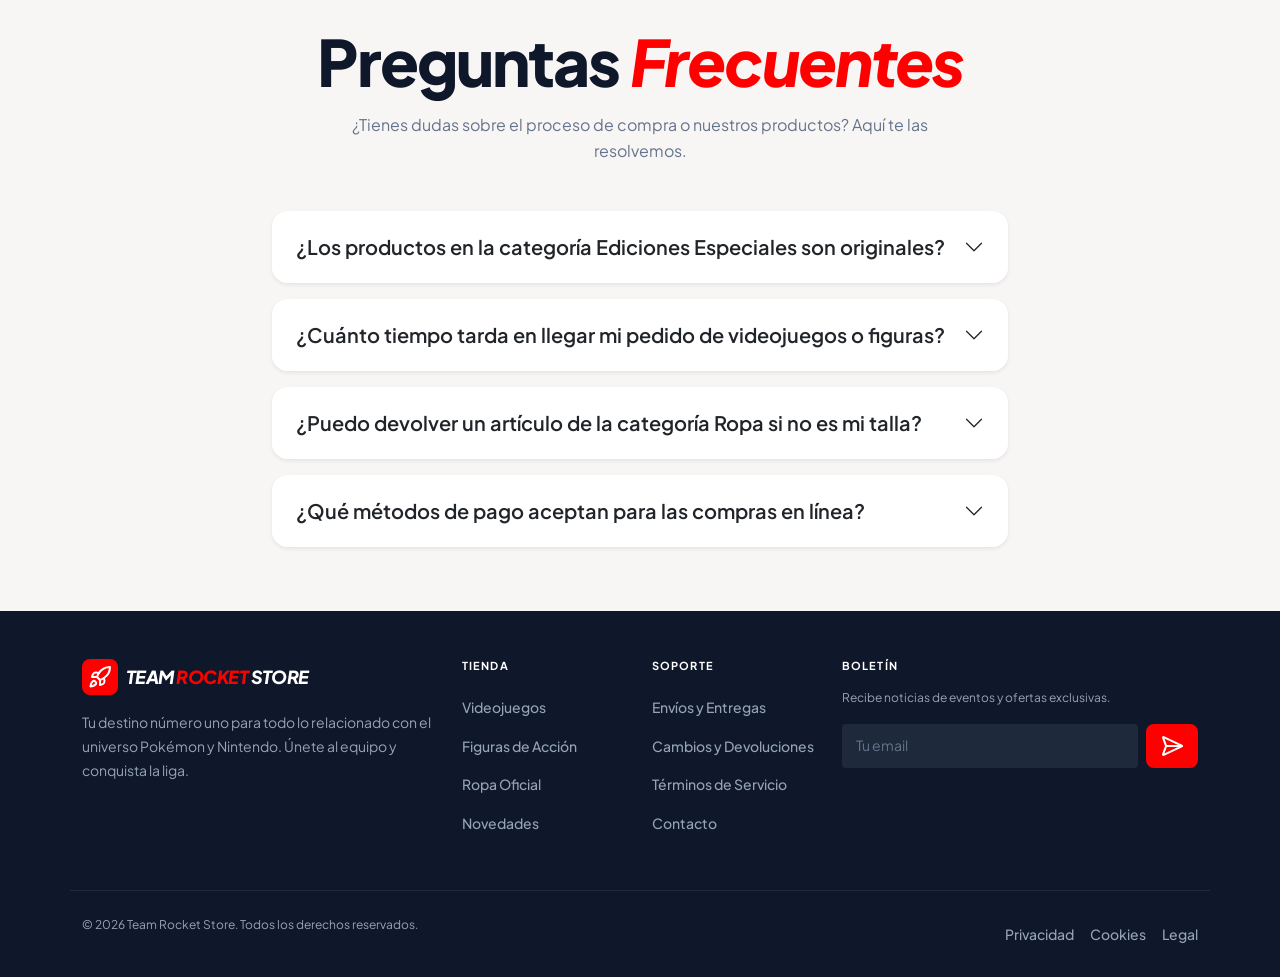
==== commit eaba77a8: "add acordeon to category page" ====
--- a/categorias.html
+++ b/categorias.html
@@ -237,6 +237,108 @@
                                 </a>
                             </div>
                         </article>
+                    </div>
+                </div>
+            </div>
+        </section>
+
+        <section class="apc-faq-section py-5 mt-4" aria-labelledby="faq-title">
+            <div class="container">
+                <div class="row justify-content-center">
+                    <div class="col-12 col-lg-8">
+                        <div class="text-center mb-5">
+                            <h2 id="faq-title" class="apc-categories-hero__title h2 mb-3">Preguntas
+                                <span>Frecuentes</span></h2>
+                            <p class="apc-categories-hero__description">¿Tienes dudas sobre el proceso de compra o
+                                nuestros productos? Aquí te las resolvemos.</p>
+                        </div>
+
+                        <div class="accordion apc-accordion" id="faqAccordion">
+                            <div
+                                class="accordion-item apc-accordion__item mb-3 border-0 rounded-4 shadow-sm overflow-hidden">
+                                <h3 class="accordion-header" id="headingOne">
+                                    <button
+                                        class="accordion-button apc-accordion__button collapsed bg-white fs-5 fw-semibold p-4"
+                                        type="button" data-bs-toggle="collapse" data-bs-target="#collapseOne"
+                                        aria-expanded="false" aria-controls="collapseOne">
+                                        ¿Los productos en la categoría Ediciones Especiales son originales?
+                                    </button>
+                                </h3>
+                                <div id="collapseOne" class="accordion-collapse collapse" aria-labelledby="headingOne"
+                                    data-bs-parent="#faqAccordion">
+                                    <div
+                                        class="accordion-body apc-accordion__body bg-white text-secondary px-4 pb-4 pt-1 lh-lg">
+                                        Sí, todos nuestros productos son 100% originales e importados directamente. Las
+                                        figuras y artículos de la sección de Ediciones Especiales incluyen su respectivo
+                                        certificado de autenticidad emitido por el fabricante.
+                                    </div>
+                                </div>
+                            </div>
+
+                            <div
+                                class="accordion-item apc-accordion__item mb-3 border-0 rounded-4 shadow-sm overflow-hidden">
+                                <h3 class="accordion-header" id="headingTwo">
+                                    <button
+                                        class="accordion-button apc-accordion__button collapsed bg-white fs-5 fw-semibold p-4"
+                                        type="button" data-bs-toggle="collapse" data-bs-target="#collapseTwo"
+                                        aria-expanded="false" aria-controls="collapseTwo">
+                                        ¿Cuánto tiempo tarda en llegar mi pedido de videojuegos o figuras?
+                                    </button>
+                                </h3>
+                                <div id="collapseTwo" class="accordion-collapse collapse" aria-labelledby="headingTwo"
+                                    data-bs-parent="#faqAccordion">
+                                    <div
+                                        class="accordion-body apc-accordion__body bg-white text-secondary px-4 pb-4 pt-1 lh-lg">
+                                        El tiempo de entrega estándar es de 2 a 5 días hábiles a nivel nacional. Para
+                                        zonas remotas, el envío podría demorar hasta 7 días hábiles. Te enviaremos un
+                                        código de seguimiento en cuanto tu paquete salga de nuestro almacén.
+                                    </div>
+                                </div>
+                            </div>
+
+                            <div
+                                class="accordion-item apc-accordion__item mb-3 border-0 rounded-4 shadow-sm overflow-hidden">
+                                <h3 class="accordion-header" id="headingThree">
+                                    <button
+                                        class="accordion-button apc-accordion__button collapsed bg-white fs-5 fw-semibold p-4"
+                                        type="button" data-bs-toggle="collapse" data-bs-target="#collapseThree"
+                                        aria-expanded="false" aria-controls="collapseThree">
+                                        ¿Puedo devolver un artículo de la categoría Ropa si no es mi talla?
+                                    </button>
+                                </h3>
+                                <div id="collapseThree" class="accordion-collapse collapse"
+                                    aria-labelledby="headingThree" data-bs-parent="#faqAccordion">
+                                    <div
+                                        class="accordion-body apc-accordion__body bg-white text-secondary px-4 pb-4 pt-1 lh-lg">
+                                        ¡Claro que sí! Tienes hasta 15 días posteriores a la recepción para solicitar un
+                                        cambio de talla en cualquier prenda de ropa. El artículo debe estar sin usar, en
+                                        su embalaje original y con todas las etiquetas intactas.
+                                    </div>
+                                </div>
+                            </div>
+
+                            <div
+                                class="accordion-item apc-accordion__item mb-3 border-0 rounded-4 shadow-sm overflow-hidden">
+                                <h3 class="accordion-header" id="headingFour">
+                                    <button
+                                        class="accordion-button apc-accordion__button collapsed bg-white fs-5 fw-semibold p-4"
+                                        type="button" data-bs-toggle="collapse" data-bs-target="#collapseFour"
+                                        aria-expanded="false" aria-controls="collapseFour">
+                                        ¿Qué métodos de pago aceptan para las compras en línea?
+                                    </button>
+                                </h3>
+                                <div id="collapseFour" class="accordion-collapse collapse" aria-labelledby="headingFour"
+                                    data-bs-parent="#faqAccordion">
+                                    <div
+                                        class="accordion-body apc-accordion__body bg-white text-secondary px-4 pb-4 pt-1 lh-lg">
+                                        Aceptamos pagos a través de tarjetas de crédito o débito (Visa, Mastercard,
+                                        American Express), PayPal, y transferencias bancarias directas. Todas las
+                                        transacciones en nuestro sitio web son 100% seguras y cifradas.
+                                    </div>
+                                </div>
+                            </div>
+                        </div>
+
                     </div>
                 </div>
             </div>
